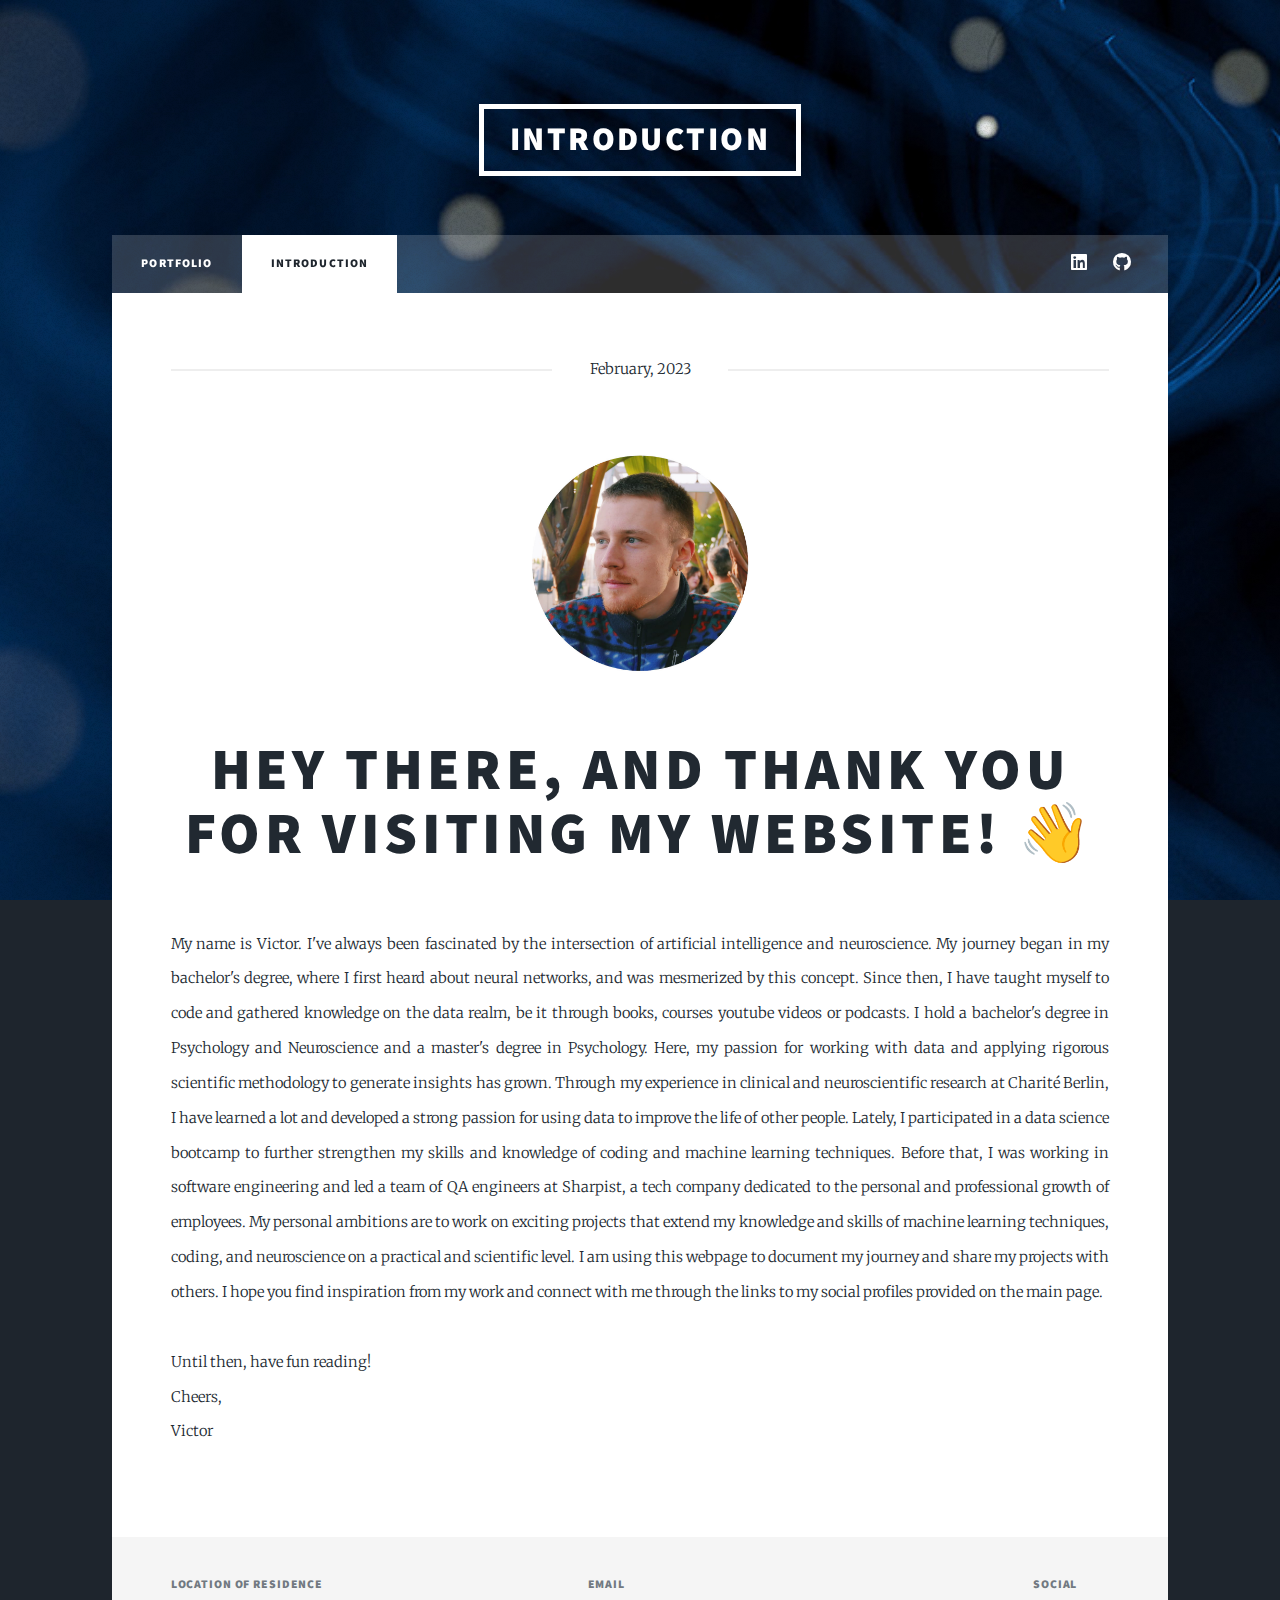
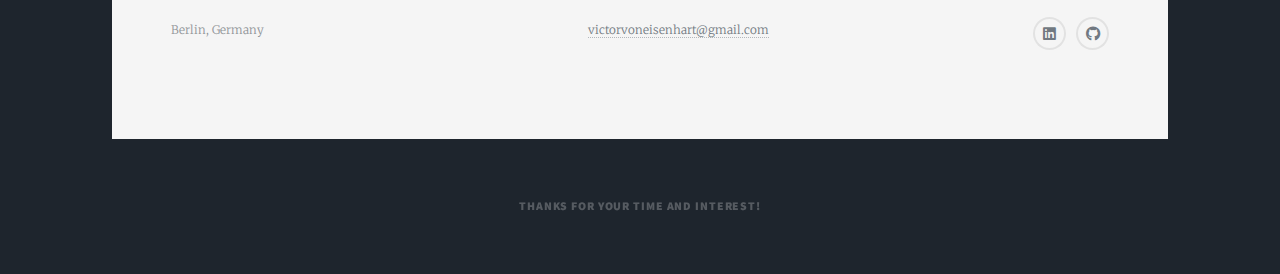
==== Introduction.html @ 0b2b9e5e "added customer segmentation" ====
<!DOCTYPE HTML>
<html>
	<head>
		<title>Introduction</title>
		<meta charset="utf-8" />
		<meta name="viewport" content="width=device-width, initial-scale=1, user-scalable=no" />
		<link rel="stylesheet" href="assets/css/main.css" />
		<noscript><link rel="stylesheet" href="assets/css/noscript.css" /></noscript>
	</head>
	<body class="is-preload">

		<!-- Wrapper -->
			<div id="wrapper">

				<!-- Header -->
					<header id="header">
						<a class="logo">Introduction</a>
					</header>

				<!-- Nav -->
					<nav id="nav">
						<ul class="links">
							<li><a href="index.html">Portfolio</a></li>
							<li class="active"><a href="generic.html">Introduction</a></li>
						</ul>
						<ul class="icons">
              <li><a href="https://www.linkedin.com/in/victor-von-eisenhart-rothe/" class="icon brands fa-linkedin"><span class="label">Instagram</span></a></li>
							<li><a href="https://github.com/Victorvone" class="icon brands fa-github"><span class="label">GitHub</span></a></li>
						</ul>
					</nav>

				<!-- Main -->
					<div id="main">

						<!-- Post -->
							<section class="post">
                <header class="major">
                  <span class="date">February, 2023</span>
                  <div class="image main"><img src="images/Profle2.jpg" alt="" /></div>
									<h1>Hey there, and thank you for visiting my website! 👋</h1>
								</header>
								<p>
                  My name is Victor. I've always been fascinated by the intersection of artificial intelligence and neuroscience.
                  My journey began in my bachelor's degree, where I first heard about neural networks, and was mesmerized by this concept.
                  Since then, I have taught myself to code and gathered knowledge on the data realm, be it through books, courses youtube videos or podcasts.
                  I hold a bachelor's degree in Psychology and Neuroscience and a master's degree in Psychology. Here, my passion
                  for working with data and applying rigorous scientific methodology to generate insights has grown.
                  Through my experience in clinical and neuroscientific research at Charité Berlin, I have learned a lot and developed a strong passion for using data to improve the life of other people.
                  Lately, I participated in a data science bootcamp to further strengthen my skills and knowledge of coding and machine learning techniques.
                  Before that, I was working in software engineering and led a team of QA engineers at Sharpist, a tech company dedicated to the personal and professional growth of employees.
                  My personal ambitions are to work on exciting projects that extend my knowledge and skills of machine learning techniques,
                  coding, and neuroscience on a practical and scientific level. I am using this webpage to document my journey and share my projects with others.
                  I hope you find inspiration from my work and connect with me through the links to my social profiles provided on the main page.<br><br>
                  Until then, have fun reading!<br>
                  Cheers,<br>
                  Victor
                </p>
							</section>

					</div>

				<!-- Footer -->
				<footer id="footer">
          <section class="split contact">
            <section class="alt">
              <div style="display:flex; justify-content: space-between;">
                <div>
                  <h3>Location of residence</h3>
                  <p>Berlin, Germany</p>
                </div>
                <div>
                  <h3>Email</h3>
                  <p><a href="victorvoneisenhart@gmail.com">victorvoneisenhart@gmail.com</a></p>
                </div>
                <div>
                  <h3>Social</h3>
                  <ul class="icons alt">
                    <li><a href="https://www.linkedin.com/in/victor-von-eisenhart-rothe/" class="icon brands fa-linkedin"><span class="label">Instagram</span></a></li>
                    <li><a href="https://github.com/Victorvone" class="icon brands fa-github"><span class="label">GitHub</span></a></li>
                </div>
              </div>
            </section>
        </footer>

      <!-- Copyright -->
        <div id="copyright">
          <ul><li>Thanks for your time and interest! </li></ul>
        </div>
    </div>

		<!-- Scripts -->
			<script src="assets/js/jquery.min.js"></script>
			<script src="assets/js/jquery.scrollex.min.js"></script>
			<script src="assets/js/jquery.scrolly.min.js"></script>
			<script src="assets/js/browser.min.js"></script>
			<script src="assets/js/breakpoints.min.js"></script>
			<script src="assets/js/util.js"></script>
			<script src="assets/js/main.js"></script>

	</body>
</html>
---- assets/css/main.css ----
@import url(fontawesome-all.min.css);
@import url("https://fonts.googleapis.com/css?family=Merriweather:300,700,300italic,700italic|Source+Sans+Pro:900");

html, body, div, span, applet, object,
iframe, h1, h2, h3, h4, h5, h6, p, blockquote,
pre, a, abbr, acronym, address, big, cite,
code, del, dfn, em, img, ins, kbd, q, s, samp,
small, strike, strong, sub, sup, tt, var, b,
u, i, center, dl, dt, dd, ol, ul, li, fieldset,
form, label, legend, table, caption, tbody,
tfoot, thead, tr, th, td, article, aside,
canvas, details, embed, figure, figcaption,
footer, header, hgroup, menu, nav, output, ruby,
section, summary, time, mark, audio, video {
	margin: 0;
	padding: 0;
	border: 0;
	font-size: 100%;
	font: inherit;
	vertical-align: baseline;}

article, aside, details, figcaption, figure,
footer, header, hgroup, menu, nav, section {
	display: block;}

body {
	line-height: 1;
}

ol, ul {
	list-style: none;
}

blockquote, q {
	quotes: none;
}

	blockquote:before, blockquote:after, q:before, q:after {
		content: '';
		content: none;
	}

table {
	border-collapse: collapse;
	border-spacing: 0;
}

body {
	-webkit-text-size-adjust: none;
}

mark {
	background-color: transparent;
	color: inherit;
}

input::-moz-focus-inner {
	border: 0;
	padding: 0;
}

input, select, textarea {
	-moz-appearance: none;
	-webkit-appearance: none;
	-ms-appearance: none;
	appearance: none;
}

/* Basic */

	@-ms-viewport {
		width: device-width;
	}

	body {
		-ms-overflow-style: scrollbar;
	}

	@media screen and (max-width: 480px) {

		html, body {
			min-width: 320px;
		}

	}

	html {
		box-sizing: border-box;
	}

	*, *:before, *:after {
		box-sizing: inherit;
	}

	body {
		background-color: #1e252d;
	}

		body.is-preload *, body.is-preload *:before, body.is-preload *:after {
			-moz-animation: none !important;
			-webkit-animation: none !important;
			-ms-animation: none !important;
			animation: none !important;
			-moz-transition: none !important;
			-webkit-transition: none !important;
			-ms-transition: none !important;
			transition: none !important;
		}

/* Type */

	html {
		font-size: 16pt;
	}

		@media screen and (max-width: 1680px) {

			html {
				font-size: 12pt;
			}

		}

		@media screen and (max-width: 1280px) {

			html {
				font-size: 11pt;
			}

		}

		@media screen and (max-width: 360px) {

			html {
				font-size: 10pt;
			}

		}

	body {
		color: #212931;
	}

	body, input, select, textarea {
		font-family: "Merriweather", Georgia, serif;
		font-weight: 300;
		font-size: 1rem;
		line-height: 2.375;
	}

	a {
		-moz-transition: color 0.2s ease-in-out, background-color 0.2s ease-in-out, border-color 0.2s ease-in-out, box-shadow 0.2s ease-in-out;
		-webkit-transition: color 0.2s ease-in-out, background-color 0.2s ease-in-out, border-color 0.2s ease-in-out, box-shadow 0.2s ease-in-out;
		-ms-transition: color 0.2s ease-in-out, background-color 0.2s ease-in-out, border-color 0.2s ease-in-out, box-shadow 0.2s ease-in-out;
		transition: color 0.2s ease-in-out, background-color 0.2s ease-in-out, border-color 0.2s ease-in-out, box-shadow 0.2s ease-in-out;
		border-bottom: dotted 1px;
		text-decoration: none;
	}

		a:hover {
			border-bottom-color: transparent;
		}

	strong, b {
		font-weight: 600;
	}

	em, i {
		font-style: italic;
	}

	p {
		text-align: justify;
		margin: 0 0 2rem 0;
	}

	h1, h2, h3, h4, h5, h6 {
		font-family: "Source Sans Pro", Helvetica, sans-serif;
		font-weight: 900;
		line-height: 1.5;
		letter-spacing: 0.075em;
		text-transform: uppercase;
		margin: 0 0 1rem 0;
	}

		h1 a, h2 a, h3 a, h4 a, h5 a, h6 a {
			border-bottom: 0;
			color: inherit;
			text-decoration: none;
		}

	h1 {
		font-size: 4rem;
		line-height: 1.1;
		margin: 0 0 2rem 0;
	}

	h2 {
		font-size: 1.75rem;
		line-height: 1.3;
		margin: 0 0 1.5rem 0;
	}

	h3 {
		font-size: 1.25rem;
		margin: 0 0 1.5rem 0;
	}

	h4 {
		font-size: 1rem;
	}

	h5 {
		font-size: 0.9rem;
	}

	h6 {
		font-size: 0.8rem;
	}

	sub {
		font-size: 0.8rem;
		position: relative;
		top: 0.5rem;
	}

	sup {
		font-size: 0.8rem;
		position: relative;
		top: -0.5rem;
	}

	blockquote {
		border-left: solid 4px;
		font-style: italic;
		margin: 0 0 2rem 0;
		padding: 0.5rem 0 0.5rem 2rem;
	}

	code {
		border: solid 2px;
		font-family: "Courier New", monospace;
		font-size: 0.9rem;
		margin: 0 0.25rem;
		padding: 0.25rem 0.65rem;
	}

	pre {
		-webkit-overflow-scrolling: touch;
		font-family: "Courier New", monospace;
		font-size: 0.9rem;
		margin: 0 0 2rem 0;
	}

		pre code {
			display: block;
			line-height: 1.75;
			padding: 1rem 1.5rem;
			overflow-x: auto;
		}

	hr {
		border: 0;
		border-bottom: solid 2px;
		margin: 3rem 0;
	}

		hr.major {
			margin: 5rem 0;
		}

	.align-left {
		text-align: left;
	}

	.align-center {
		text-align: center;
	}

	.align-right {
		text-align: right;
	}

	input, select, textarea {
		color: #212931;
	}

	a {
		color: #212931;
		border-bottom-color: rgba(33, 41, 49, 0.5);
	}

		a:hover {
			border-bottom-color: transparent;
			color: #18bfef !important;
		}

	strong, b {
		color: #212931;
	}

	h1, h2, h3, h4, h5, h6 {
		color: #212931;
	}

	blockquote {
		border-left-color: #eeeeee;
	}

	code {
		background: rgba(220, 220, 220, 0.25);
		border-color: #eeeeee;
	}

	hr {
		border-bottom-color: #eeeeee;
	}

/* Row */

	.row {
		display: flex;
		flex-wrap: wrap;
		box-sizing: border-box;
		align-items: stretch;
	}

		.row > * {
			box-sizing: border-box;
		}

		.row.gtr-uniform > * > :last-child {
			margin-bottom: 0;
		}

		.row.aln-left {
			justify-content: flex-start;
		}

		.row.aln-center {
			justify-content: center;
		}

		.row.aln-right {
			justify-content: flex-end;
		}

		.row.aln-top {
			align-items: flex-start;
		}

		.row.aln-middle {
			align-items: center;
		}

		.row.aln-bottom {
			align-items: flex-end;
		}

		.row > .imp {
			order: -1;
		}

		.row > .col-1 {
			width: 8.33333%;
		}

		.row > .off-1 {
			margin-left: 8.33333%;
		}

		.row > .col-2 {
			width: 16.66667%;
		}

		.row > .off-2 {
			margin-left: 16.66667%;
		}

		.row > .col-3 {
			width: 25%;
		}

		.row > .off-3 {
			margin-left: 25%;
		}

		.row > .col-4 {
			width: 33.33333%;
		}

		.row > .off-4 {
			margin-left: 33.33333%;
		}

		.row > .col-5 {
			width: 41.66667%;
		}

		.row > .off-5 {
			margin-left: 41.66667%;
		}

		.row > .col-6 {
			width: 50%;
		}

		.row > .off-6 {
			margin-left: 50%;
		}

		.row > .col-7 {
			width: 58.33333%;
		}

		.row > .off-7 {
			margin-left: 58.33333%;
		}

		.row > .col-8 {
			width: 66.66667%;
		}

		.row > .off-8 {
			margin-left: 66.66667%;
		}

		.row > .col-9 {
			width: 75%;
		}

		.row > .off-9 {
			margin-left: 75%;
		}

		.row > .col-10 {
			width: 83.33333%;
		}

		.row > .off-10 {
			margin-left: 83.33333%;
		}

		.row > .col-11 {
			width: 91.66667%;
		}

		.row > .off-11 {
			margin-left: 91.66667%;
		}

		.row > .col-12 {
			width: 100%;
		}

		.row > .off-12 {
			margin-left: 100%;
		}

		.row.gtr-0 {
			margin-top: 0;
			margin-left: 0rem;
		}

			.row.gtr-0 > * {
				padding: 0 0 0 0rem;
			}

			.row.gtr-0.gtr-uniform {
				margin-top: 0rem;
			}

				.row.gtr-0.gtr-uniform > * {
					padding-top: 0rem;
				}

		.row.gtr-25 {
			margin-top: 0;
			margin-left: -0.375rem;
		}

			.row.gtr-25 > * {
				padding: 0 0 0 0.375rem;
			}

			.row.gtr-25.gtr-uniform {
				margin-top: -0.375rem;
			}

				.row.gtr-25.gtr-uniform > * {
					padding-top: 0.375rem;
				}

		.row.gtr-50 {
			margin-top: 0;
			margin-left: -0.75rem;
		}

			.row.gtr-50 > * {
				padding: 0 0 0 0.75rem;
			}

			.row.gtr-50.gtr-uniform {
				margin-top: -0.75rem;
			}

				.row.gtr-50.gtr-uniform > * {
					padding-top: 0.75rem;
				}

		.row {
			margin-top: 0;
			margin-left: -1.5rem;
		}

			.row > * {
				padding: 0 0 0 1.5rem;
			}

			.row.gtr-uniform {
				margin-top: -1.5rem;
			}

				.row.gtr-uniform > * {
					padding-top: 1.5rem;
				}

		.row.gtr-150 {
			margin-top: 0;
			margin-left: -2.25rem;
		}

			.row.gtr-150 > * {
				padding: 0 0 0 2.25rem;
			}

			.row.gtr-150.gtr-uniform {
				margin-top: -2.25rem;
			}

				.row.gtr-150.gtr-uniform > * {
					padding-top: 2.25rem;
				}

		.row.gtr-200 {
			margin-top: 0;
			margin-left: -3rem;
		}

			.row.gtr-200 > * {
				padding: 0 0 0 3rem;
			}

			.row.gtr-200.gtr-uniform {
				margin-top: -3rem;
			}

				.row.gtr-200.gtr-uniform > * {
					padding-top: 3rem;
				}

		@media screen and (max-width: 1680px) {

			.row {
				display: flex;
				flex-wrap: wrap;
				box-sizing: border-box;
				align-items: stretch;
			}

				.row > * {
					box-sizing: border-box;
				}

				.row.gtr-uniform > * > :last-child {
					margin-bottom: 0;
				}

				.row.aln-left {
					justify-content: flex-start;
				}

				.row.aln-center {
					justify-content: center;
				}

				.row.aln-right {
					justify-content: flex-end;
				}

				.row.aln-top {
					align-items: flex-start;
				}

				.row.aln-middle {
					align-items: center;
				}

				.row.aln-bottom {
					align-items: flex-end;
				}

				.row > .imp-xlarge {
					order: -1;
				}

				.row > .col-1-xlarge {
					width: 8.33333%;
				}

				.row > .off-1-xlarge {
					margin-left: 8.33333%;
				}

				.row > .col-2-xlarge {
					width: 16.66667%;
				}

				.row > .off-2-xlarge {
					margin-left: 16.66667%;
				}

				.row > .col-3-xlarge {
					width: 25%;
				}

				.row > .off-3-xlarge {
					margin-left: 25%;
				}

				.row > .col-4-xlarge {
					width: 33.33333%;
				}

				.row > .off-4-xlarge {
					margin-left: 33.33333%;
				}

				.row > .col-5-xlarge {
					width: 41.66667%;
				}

				.row > .off-5-xlarge {
					margin-left: 41.66667%;
				}

				.row > .col-6-xlarge {
					width: 50%;
				}

				.row > .off-6-xlarge {
					margin-left: 50%;
				}

				.row > .col-7-xlarge {
					width: 58.33333%;
				}

				.row > .off-7-xlarge {
					margin-left: 58.33333%;
				}

				.row > .col-8-xlarge {
					width: 66.66667%;
				}

				.row > .off-8-xlarge {
					margin-left: 66.66667%;
				}

				.row > .col-9-xlarge {
					width: 75%;
				}

				.row > .off-9-xlarge {
					margin-left: 75%;
				}

				.row > .col-10-xlarge {
					width: 83.33333%;
				}

				.row > .off-10-xlarge {
					margin-left: 83.33333%;
				}

				.row > .col-11-xlarge {
					width: 91.66667%;
				}

				.row > .off-11-xlarge {
					margin-left: 91.66667%;
				}

				.row > .col-12-xlarge {
					width: 100%;
				}

				.row > .off-12-xlarge {
					margin-left: 100%;
				}

				.row.gtr-0 {
					margin-top: 0;
					margin-left: 0rem;
				}

					.row.gtr-0 > * {
						padding: 0 0 0 0rem;
					}

					.row.gtr-0.gtr-uniform {
						margin-top: 0rem;
					}

						.row.gtr-0.gtr-uniform > * {
							padding-top: 0rem;
						}

				.row.gtr-25 {
					margin-top: 0;
					margin-left: -0.375rem;
				}

					.row.gtr-25 > * {
						padding: 0 0 0 0.375rem;
					}

					.row.gtr-25.gtr-uniform {
						margin-top: -0.375rem;
					}

						.row.gtr-25.gtr-uniform > * {
							padding-top: 0.375rem;
						}

				.row.gtr-50 {
					margin-top: 0;
					margin-left: -0.75rem;
				}

					.row.gtr-50 > * {
						padding: 0 0 0 0.75rem;
					}

					.row.gtr-50.gtr-uniform {
						margin-top: -0.75rem;
					}

						.row.gtr-50.gtr-uniform > * {
							padding-top: 0.75rem;
						}

				.row {
					margin-top: 0;
					margin-left: -1.5rem;
				}

					.row > * {
						padding: 0 0 0 1.5rem;
					}

					.row.gtr-uniform {
						margin-top: -1.5rem;
					}

						.row.gtr-uniform > * {
							padding-top: 1.5rem;
						}

				.row.gtr-150 {
					margin-top: 0;
					margin-left: -2.25rem;
				}

					.row.gtr-150 > * {
						padding: 0 0 0 2.25rem;
					}

					.row.gtr-150.gtr-uniform {
						margin-top: -2.25rem;
					}

						.row.gtr-150.gtr-uniform > * {
							padding-top: 2.25rem;
						}

				.row.gtr-200 {
					margin-top: 0;
					margin-left: -3rem;
				}

					.row.gtr-200 > * {
						padding: 0 0 0 3rem;
					}

					.row.gtr-200.gtr-uniform {
						margin-top: -3rem;
					}

						.row.gtr-200.gtr-uniform > * {
							padding-top: 3rem;
						}

		}

		@media screen and (max-width: 1280px) {

			.row {
				display: flex;
				flex-wrap: wrap;
				box-sizing: border-box;
				align-items: stretch;
			}

				.row > * {
					box-sizing: border-box;
				}

				.row.gtr-uniform > * > :last-child {
					margin-bottom: 0;
				}

				.row.aln-left {
					justify-content: flex-start;
				}

				.row.aln-center {
					justify-content: center;
				}

				.row.aln-right {
					justify-content: flex-end;
				}

				.row.aln-top {
					align-items: flex-start;
				}

				.row.aln-middle {
					align-items: center;
				}

				.row.aln-bottom {
					align-items: flex-end;
				}

				.row > .imp-large {
					order: -1;
				}

				.row > .col-1-large {
					width: 8.33333%;
				}

				.row > .off-1-large {
					margin-left: 8.33333%;
				}

				.row > .col-2-large {
					width: 16.66667%;
				}

				.row > .off-2-large {
					margin-left: 16.66667%;
				}

				.row > .col-3-large {
					width: 25%;
				}

				.row > .off-3-large {
					margin-left: 25%;
				}

				.row > .col-4-large {
					width: 33.33333%;
				}

				.row > .off-4-large {
					margin-left: 33.33333%;
				}

				.row > .col-5-large {
					width: 41.66667%;
				}

				.row > .off-5-large {
					margin-left: 41.66667%;
				}

				.row > .col-6-large {
					width: 50%;
				}

				.row > .off-6-large {
					margin-left: 50%;
				}

				.row > .col-7-large {
					width: 58.33333%;
				}

				.row > .off-7-large {
					margin-left: 58.33333%;
				}

				.row > .col-8-large {
					width: 66.66667%;
				}

				.row > .off-8-large {
					margin-left: 66.66667%;
				}

				.row > .col-9-large {
					width: 75%;
				}

				.row > .off-9-large {
					margin-left: 75%;
				}

				.row > .col-10-large {
					width: 83.33333%;
				}

				.row > .off-10-large {
					margin-left: 83.33333%;
				}

				.row > .col-11-large {
					width: 91.66667%;
				}

				.row > .off-11-large {
					margin-left: 91.66667%;
				}

				.row > .col-12-large {
					width: 100%;
				}

				.row > .off-12-large {
					margin-left: 100%;
				}

				.row.gtr-0 {
					margin-top: 0;
					margin-left: 0rem;
				}

					.row.gtr-0 > * {
						padding: 0 0 0 0rem;
					}

					.row.gtr-0.gtr-uniform {
						margin-top: 0rem;
					}

						.row.gtr-0.gtr-uniform > * {
							padding-top: 0rem;
						}

				.row.gtr-25 {
					margin-top: 0;
					margin-left: -0.375rem;
				}

					.row.gtr-25 > * {
						padding: 0 0 0 0.375rem;
					}

					.row.gtr-25.gtr-uniform {
						margin-top: -0.375rem;
					}

						.row.gtr-25.gtr-uniform > * {
							padding-top: 0.375rem;
						}

				.row.gtr-50 {
					margin-top: 0;
					margin-left: -0.75rem;
				}

					.row.gtr-50 > * {
						padding: 0 0 0 0.75rem;
					}

					.row.gtr-50.gtr-uniform {
						margin-top: -0.75rem;
					}

						.row.gtr-50.gtr-uniform > * {
							padding-top: 0.75rem;
						}

				.row {
					margin-top: 0;
					margin-left: -1.5rem;
				}

					.row > * {
						padding: 0 0 0 1.5rem;
					}

					.row.gtr-uniform {
						margin-top: -1.5rem;
					}

						.row.gtr-uniform > * {
							padding-top: 1.5rem;
						}

				.row.gtr-150 {
					margin-top: 0;
					margin-left: -2.25rem;
				}

					.row.gtr-150 > * {
						padding: 0 0 0 2.25rem;
					}

					.row.gtr-150.gtr-uniform {
						margin-top: -2.25rem;
					}

						.row.gtr-150.gtr-uniform > * {
							padding-top: 2.25rem;
						}

				.row.gtr-200 {
					margin-top: 0;
					margin-left: -3rem;
				}

					.row.gtr-200 > * {
						padding: 0 0 0 3rem;
					}

					.row.gtr-200.gtr-uniform {
						margin-top: -3rem;
					}

						.row.gtr-200.gtr-uniform > * {
							padding-top: 3rem;
						}

		}

		@media screen and (max-width: 980px) {

			.row {
				display: flex;
				flex-wrap: wrap;
				box-sizing: border-box;
				align-items: stretch;
			}

				.row > * {
					box-sizing: border-box;
				}

				.row.gtr-uniform > * > :last-child {
					margin-bottom: 0;
				}

				.row.aln-left {
					justify-content: flex-start;
				}

				.row.aln-center {
					justify-content: center;
				}

				.row.aln-right {
					justify-content: flex-end;
				}

				.row.aln-top {
					align-items: flex-start;
				}

				.row.aln-middle {
					align-items: center;
				}

				.row.aln-bottom {
					align-items: flex-end;
				}

				.row > .imp-medium {
					order: -1;
				}

				.row > .col-1-medium {
					width: 8.33333%;
				}

				.row > .off-1-medium {
					margin-left: 8.33333%;
				}

				.row > .col-2-medium {
					width: 16.66667%;
				}

				.row > .off-2-medium {
					margin-left: 16.66667%;
				}

				.row > .col-3-medium {
					width: 25%;
				}

				.row > .off-3-medium {
					margin-left: 25%;
				}

				.row > .col-4-medium {
					width: 33.33333%;
				}

				.row > .off-4-medium {
					margin-left: 33.33333%;
				}

				.row > .col-5-medium {
					width: 41.66667%;
				}

				.row > .off-5-medium {
					margin-left: 41.66667%;
				}

				.row > .col-6-medium {
					width: 50%;
				}

				.row > .off-6-medium {
					margin-left: 50%;
				}

				.row > .col-7-medium {
					width: 58.33333%;
				}

				.row > .off-7-medium {
					margin-left: 58.33333%;
				}

				.row > .col-8-medium {
					width: 66.66667%;
				}

				.row > .off-8-medium {
					margin-left: 66.66667%;
				}

				.row > .col-9-medium {
					width: 75%;
				}

				.row > .off-9-medium {
					margin-left: 75%;
				}

				.row > .col-10-medium {
					width: 83.33333%;
				}

				.row > .off-10-medium {
					margin-left: 83.33333%;
				}

				.row > .col-11-medium {
					width: 91.66667%;
				}

				.row > .off-11-medium {
					margin-left: 91.66667%;
				}

				.row > .col-12-medium {
					width: 100%;
				}

				.row > .off-12-medium {
					margin-left: 100%;
				}

				.row.gtr-0 {
					margin-top: 0;
					margin-left: 0rem;
				}

					.row.gtr-0 > * {
						padding: 0 0 0 0rem;
					}

					.row.gtr-0.gtr-uniform {
						margin-top: 0rem;
					}

						.row.gtr-0.gtr-uniform > * {
							padding-top: 0rem;
						}

				.row.gtr-25 {
					margin-top: 0;
					margin-left: -0.375rem;
				}

					.row.gtr-25 > * {
						padding: 0 0 0 0.375rem;
					}

					.row.gtr-25.gtr-uniform {
						margin-top: -0.375rem;
					}

						.row.gtr-25.gtr-uniform > * {
							padding-top: 0.375rem;
						}

				.row.gtr-50 {
					margin-top: 0;
					margin-left: -0.75rem;
				}

					.row.gtr-50 > * {
						padding: 0 0 0 0.75rem;
					}

					.row.gtr-50.gtr-uniform {
						margin-top: -0.75rem;
					}

						.row.gtr-50.gtr-uniform > * {
							padding-top: 0.75rem;
						}

				.row {
					margin-top: 0;
					margin-left: -1.5rem;
				}

					.row > * {
						padding: 0 0 0 1.5rem;
					}

					.row.gtr-uniform {
						margin-top: -1.5rem;
					}

						.row.gtr-uniform > * {
							padding-top: 1.5rem;
						}

				.row.gtr-150 {
					margin-top: 0;
					margin-left: -2.25rem;
				}

					.row.gtr-150 > * {
						padding: 0 0 0 2.25rem;
					}

					.row.gtr-150.gtr-uniform {
						margin-top: -2.25rem;
					}

						.row.gtr-150.gtr-uniform > * {
							padding-top: 2.25rem;
						}

				.row.gtr-200 {
					margin-top: 0;
					margin-left: -3rem;
				}

					.row.gtr-200 > * {
						padding: 0 0 0 3rem;
					}

					.row.gtr-200.gtr-uniform {
						margin-top: -3rem;
					}

						.row.gtr-200.gtr-uniform > * {
							padding-top: 3rem;
						}

		}

		@media screen and (max-width: 736px) {

			.row {
				display: flex;
				flex-wrap: wrap;
				box-sizing: border-box;
				align-items: stretch;
			}

				.row > * {
					box-sizing: border-box;
				}

				.row.gtr-uniform > * > :last-child {
					margin-bottom: 0;
				}

				.row.aln-left {
					justify-content: flex-start;
				}

				.row.aln-center {
					justify-content: center;
				}

				.row.aln-right {
					justify-content: flex-end;
				}

				.row.aln-top {
					align-items: flex-start;
				}

				.row.aln-middle {
					align-items: center;
				}

				.row.aln-bottom {
					align-items: flex-end;
				}

				.row > .imp-small {
					order: -1;
				}

				.row > .col-1-small {
					width: 8.33333%;
				}

				.row > .off-1-small {
					margin-left: 8.33333%;
				}

				.row > .col-2-small {
					width: 16.66667%;
				}

				.row > .off-2-small {
					margin-left: 16.66667%;
				}

				.row > .col-3-small {
					width: 25%;
				}

				.row > .off-3-small {
					margin-left: 25%;
				}

				.row > .col-4-small {
					width: 33.33333%;
				}

				.row > .off-4-small {
					margin-left: 33.33333%;
				}

				.row > .col-5-small {
					width: 41.66667%;
				}

				.row > .off-5-small {
					margin-left: 41.66667%;
				}

				.row > .col-6-small {
					width: 50%;
				}

				.row > .off-6-small {
					margin-left: 50%;
				}

				.row > .col-7-small {
					width: 58.33333%;
				}

				.row > .off-7-small {
					margin-left: 58.33333%;
				}

				.row > .col-8-small {
					width: 66.66667%;
				}

				.row > .off-8-small {
					margin-left: 66.66667%;
				}

				.row > .col-9-small {
					width: 75%;
				}

				.row > .off-9-small {
					margin-left: 75%;
				}

				.row > .col-10-small {
					width: 83.33333%;
				}

				.row > .off-10-small {
					margin-left: 83.33333%;
				}

				.row > .col-11-small {
					width: 91.66667%;
				}

				.row > .off-11-small {
					margin-left: 91.66667%;
				}

				.row > .col-12-small {
					width: 100%;
				}

				.row > .off-12-small {
					margin-left: 100%;
				}

				.row.gtr-0 {
					margin-top: 0;
					margin-left: 0rem;
				}

					.row.gtr-0 > * {
						padding: 0 0 0 0rem;
					}

					.row.gtr-0.gtr-uniform {
						margin-top: 0rem;
					}

						.row.gtr-0.gtr-uniform > * {
							padding-top: 0rem;
						}

				.row.gtr-25 {
					margin-top: 0;
					margin-left: -0.375rem;
				}

					.row.gtr-25 > * {
						padding: 0 0 0 0.375rem;
					}

					.row.gtr-25.gtr-uniform {
						margin-top: -0.375rem;
					}

						.row.gtr-25.gtr-uniform > * {
							padding-top: 0.375rem;
						}

				.row.gtr-50 {
					margin-top: 0;
					margin-left: -0.75rem;
				}

					.row.gtr-50 > * {
						padding: 0 0 0 0.75rem;
					}

					.row.gtr-50.gtr-uniform {
						margin-top: -0.75rem;
					}

						.row.gtr-50.gtr-uniform > * {
							padding-top: 0.75rem;
						}

				.row {
					margin-top: 0;
					margin-left: -1.5rem;
				}

					.row > * {
						padding: 0 0 0 1.5rem;
					}

					.row.gtr-uniform {
						margin-top: -1.5rem;
					}

						.row.gtr-uniform > * {
							padding-top: 1.5rem;
						}

				.row.gtr-150 {
					margin-top: 0;
					margin-left: -2.25rem;
				}

					.row.gtr-150 > * {
						padding: 0 0 0 2.25rem;
					}

					.row.gtr-150.gtr-uniform {
						margin-top: -2.25rem;
					}

						.row.gtr-150.gtr-uniform > * {
							padding-top: 2.25rem;
						}

				.row.gtr-200 {
					margin-top: 0;
					margin-left: -3rem;
				}

					.row.gtr-200 > * {
						padding: 0 0 0 3rem;
					}

					.row.gtr-200.gtr-uniform {
						margin-top: -3rem;
					}

						.row.gtr-200.gtr-uniform > * {
							padding-top: 3rem;
						}

		}

		@media screen and (max-width: 480px) {

			.row {
				display: flex;
				flex-wrap: wrap;
				box-sizing: border-box;
				align-items: stretch;
			}

				.row > * {
					box-sizing: border-box;
				}

				.row.gtr-uniform > * > :last-child {
					margin-bottom: 0;
				}

				.row.aln-left {
					justify-content: flex-start;
				}

				.row.aln-center {
					justify-content: center;
				}

				.row.aln-right {
					justify-content: flex-end;
				}

				.row.aln-top {
					align-items: flex-start;
				}

				.row.aln-middle {
					align-items: center;
				}

				.row.aln-bottom {
					align-items: flex-end;
				}

				.row > .imp-xsmall {
					order: -1;
				}

				.row > .col-1-xsmall {
					width: 8.33333%;
				}

				.row > .off-1-xsmall {
					margin-left: 8.33333%;
				}

				.row > .col-2-xsmall {
					width: 16.66667%;
				}

				.row > .off-2-xsmall {
					margin-left: 16.66667%;
				}

				.row > .col-3-xsmall {
					width: 25%;
				}

				.row > .off-3-xsmall {
					margin-left: 25%;
				}

				.row > .col-4-xsmall {
					width: 33.33333%;
				}

				.row > .off-4-xsmall {
					margin-left: 33.33333%;
				}

				.row > .col-5-xsmall {
					width: 41.66667%;
				}

				.row > .off-5-xsmall {
					margin-left: 41.66667%;
				}

				.row > .col-6-xsmall {
					width: 50%;
				}

				.row > .off-6-xsmall {
					margin-left: 50%;
				}

				.row > .col-7-xsmall {
					width: 58.33333%;
				}

				.row > .off-7-xsmall {
					margin-left: 58.33333%;
				}

				.row > .col-8-xsmall {
					width: 66.66667%;
				}

				.row > .off-8-xsmall {
					margin-left: 66.66667%;
				}

				.row > .col-9-xsmall {
					width: 75%;
				}

				.row > .off-9-xsmall {
					margin-left: 75%;
				}

				.row > .col-10-xsmall {
					width: 83.33333%;
				}

				.row > .off-10-xsmall {
					margin-left: 83.33333%;
				}

				.row > .col-11-xsmall {
					width: 91.66667%;
				}

				.row > .off-11-xsmall {
					margin-left: 91.66667%;
				}

				.row > .col-12-xsmall {
					width: 100%;
				}

				.row > .off-12-xsmall {
					margin-left: 100%;
				}

				.row.gtr-0 {
					margin-top: 0;
					margin-left: 0rem;
				}

					.row.gtr-0 > * {
						padding: 0 0 0 0rem;
					}

					.row.gtr-0.gtr-uniform {
						margin-top: 0rem;
					}

						.row.gtr-0.gtr-uniform > * {
							padding-top: 0rem;
						}

				.row.gtr-25 {
					margin-top: 0;
					margin-left: -0.375rem;
				}

					.row.gtr-25 > * {
						padding: 0 0 0 0.375rem;
					}

					.row.gtr-25.gtr-uniform {
						margin-top: -0.375rem;
					}

						.row.gtr-25.gtr-uniform > * {
							padding-top: 0.375rem;
						}

				.row.gtr-50 {
					margin-top: 0;
					margin-left: -0.75rem;
				}

					.row.gtr-50 > * {
						padding: 0 0 0 0.75rem;
					}

					.row.gtr-50.gtr-uniform {
						margin-top: -0.75rem;
					}

						.row.gtr-50.gtr-uniform > * {
							padding-top: 0.75rem;
						}

				.row {
					margin-top: 0;
					margin-left: -1.5rem;
				}

					.row > * {
						padding: 0 0 0 1.5rem;
					}

					.row.gtr-uniform {
						margin-top: -1.5rem;
					}

						.row.gtr-uniform > * {
							padding-top: 1.5rem;
						}

				.row.gtr-150 {
					margin-top: 0;
					margin-left: -2.25rem;
				}

					.row.gtr-150 > * {
						padding: 0 0 0 2.25rem;
					}

					.row.gtr-150.gtr-uniform {
						margin-top: -2.25rem;
					}

						.row.gtr-150.gtr-uniform > * {
							padding-top: 2.25rem;
						}

				.row.gtr-200 {
					margin-top: 0;
					margin-left: -3rem;
				}

					.row.gtr-200 > * {
						padding: 0 0 0 3rem;
					}

					.row.gtr-200.gtr-uniform {
						margin-top: -3rem;
					}

						.row.gtr-200.gtr-uniform > * {
							padding-top: 3rem;
						}

		}

		@media screen and (max-width: 360px) {

			.row {
				display: flex;
				flex-wrap: wrap;
				box-sizing: border-box;
				align-items: stretch;
			}

				.row > * {
					box-sizing: border-box;
				}

				.row.gtr-uniform > * > :last-child {
					margin-bottom: 0;
				}

				.row.aln-left {
					justify-content: flex-start;
				}

				.row.aln-center {
					justify-content: center;
				}

				.row.aln-right {
					justify-content: flex-end;
				}

				.row.aln-top {
					align-items: flex-start;
				}

				.row.aln-middle {
					align-items: center;
				}

				.row.aln-bottom {
					align-items: flex-end;
				}

				.row > .imp-xxsmall {
					order: -1;
				}

				.row > .col-1-xxsmall {
					width: 8.33333%;
				}

				.row > .off-1-xxsmall {
					margin-left: 8.33333%;
				}

				.row > .col-2-xxsmall {
					width: 16.66667%;
				}

				.row > .off-2-xxsmall {
					margin-left: 16.66667%;
				}

				.row > .col-3-xxsmall {
					width: 25%;
				}

				.row > .off-3-xxsmall {
					margin-left: 25%;
				}

				.row > .col-4-xxsmall {
					width: 33.33333%;
				}

				.row > .off-4-xxsmall {
					margin-left: 33.33333%;
				}

				.row > .col-5-xxsmall {
					width: 41.66667%;
				}

				.row > .off-5-xxsmall {
					margin-left: 41.66667%;
				}

				.row > .col-6-xxsmall {
					width: 50%;
				}

				.row > .off-6-xxsmall {
					margin-left: 50%;
				}

				.row > .col-7-xxsmall {
					width: 58.33333%;
				}

				.row > .off-7-xxsmall {
					margin-left: 58.33333%;
				}

				.row > .col-8-xxsmall {
					width: 66.66667%;
				}

				.row > .off-8-xxsmall {
					margin-left: 66.66667%;
				}

				.row > .col-9-xxsmall {
					width: 75%;
				}

				.row > .off-9-xxsmall {
					margin-left: 75%;
				}

				.row > .col-10-xxsmall {
					width: 83.33333%;
				}

				.row > .off-10-xxsmall {
					margin-left: 83.33333%;
				}

				.row > .col-11-xxsmall {
					width: 91.66667%;
				}

				.row > .off-11-xxsmall {
					margin-left: 91.66667%;
				}

				.row > .col-12-xxsmall {
					width: 100%;
				}

				.row > .off-12-xxsmall {
					margin-left: 100%;
				}

				.row.gtr-0 {
					margin-top: 0;
					margin-left: 0rem;
				}

					.row.gtr-0 > * {
						padding: 0 0 0 0rem;
					}

					.row.gtr-0.gtr-uniform {
						margin-top: 0rem;
					}

						.row.gtr-0.gtr-uniform > * {
							padding-top: 0rem;
						}

				.row.gtr-25 {
					margin-top: 0;
					margin-left: -0.375rem;
				}

					.row.gtr-25 > * {
						padding: 0 0 0 0.375rem;
					}

					.row.gtr-25.gtr-uniform {
						margin-top: -0.375rem;
					}

						.row.gtr-25.gtr-uniform > * {
							padding-top: 0.375rem;
						}

				.row.gtr-50 {
					margin-top: 0;
					margin-left: -0.75rem;
				}

					.row.gtr-50 > * {
						padding: 0 0 0 0.75rem;
					}

					.row.gtr-50.gtr-uniform {
						margin-top: -0.75rem;
					}

						.row.gtr-50.gtr-uniform > * {
							padding-top: 0.75rem;
						}

				.row {
					margin-top: 0;
					margin-left: -1.5rem;
				}

					.row > * {
						padding: 0 0 0 1.5rem;
					}

					.row.gtr-uniform {
						margin-top: -1.5rem;
					}

						.row.gtr-uniform > * {
							padding-top: 1.5rem;
						}

				.row.gtr-150 {
					margin-top: 0;
					margin-left: -2.25rem;
				}

					.row.gtr-150 > * {
						padding: 0 0 0 2.25rem;
					}

					.row.gtr-150.gtr-uniform {
						margin-top: -2.25rem;
					}

						.row.gtr-150.gtr-uniform > * {
							padding-top: 2.25rem;
						}

				.row.gtr-200 {
					margin-top: 0;
					margin-left: -3rem;
				}

					.row.gtr-200 > * {
						padding: 0 0 0 3rem;
					}

					.row.gtr-200.gtr-uniform {
						margin-top: -3rem;
					}

						.row.gtr-200.gtr-uniform > * {
							padding-top: 3rem;
						}

		}

/* Box */

	.box {
		border: solid 2px;
		margin-bottom: 2rem;
		padding: 1.5rem;
	}

		.box > :last-child,
		.box > :last-child > :last-child,
		.box > :last-child > :last-child > :last-child {
			margin-bottom: 0;
		}

		.box.alt {
			border: 0;
			border-radius: 0;
			padding: 0;
		}

	.box {
		border-color: #eeeeee;
	}

/* Button */

	input[type="submit"],
	input[type="reset"],
	input[type="button"],
	button,
	.button {
		-moz-appearance: none;
		-webkit-appearance: none;
		-ms-appearance: none;
		appearance: none;
		-moz-transition: background-color 0.2s ease-in-out, box-shadow 0.2s ease-in-out, color 0.2s ease-in-out;
		-webkit-transition: background-color 0.2s ease-in-out, box-shadow 0.2s ease-in-out, color 0.2s ease-in-out;
		-ms-transition: background-color 0.2s ease-in-out, box-shadow 0.2s ease-in-out, color 0.2s ease-in-out;
		transition: background-color 0.2s ease-in-out, box-shadow 0.2s ease-in-out, color 0.2s ease-in-out;
		border: 0;
		border-radius: 0;
		cursor: pointer;
		display: inline-block;
		font-family: "Source Sans Pro", Helvetica, sans-serif;
		font-size: 0.8rem;
		font-weight: 900;
		letter-spacing: 0.075em;
		height: 3rem;
		line-height: 3rem;
		padding: 0 2rem;
		text-align: center;
		text-decoration: none;
		text-transform: uppercase;
		white-space: nowrap;
	}

		input[type="submit"].icon:before,
		input[type="reset"].icon:before,
		input[type="button"].icon:before,
		button.icon:before,
		.button.icon:before {
			margin-right: 0.5rem;
		}

		input[type="submit"].icon.solo,
		input[type="reset"].icon.solo,
		input[type="button"].icon.solo,
		button.icon.solo,
		.button.icon.solo {
			position: relative;
			width: 4rem;
			height: 4rem;
			line-height: 4rem;
			border-radius: 4rem;
			text-indent: 4rem;
			overflow: hidden;
			padding: 0;
			white-space: nowrap;
		}

			input[type="submit"].icon.solo:before,
			input[type="reset"].icon.solo:before,
			input[type="button"].icon.solo:before,
			button.icon.solo:before,
			.button.icon.solo:before {
				position: absolute;
				display: block;
				top: 0;
				left: 0;
				width: inherit;
				height: inherit;
				line-height: inherit;
				font-size: 1.25rem;
				margin-right: 0;
				text-align: center;
				text-indent: 0;
			}

		input[type="submit"].fit,
		input[type="reset"].fit,
		input[type="button"].fit,
		button.fit,
		.button.fit {
			width: 100%;
		}

		input[type="submit"].small,
		input[type="reset"].small,
		input[type="button"].small,
		button.small,
		.button.small {
			font-size: 0.7rem;
			height: 2.5rem;
			line-height: 2.5rem;
			padding: 0 1.5rem;
		}

		input[type="submit"].large,
		input[type="reset"].large,
		input[type="button"].large,
		button.large,
		.button.large {
			font-size: 0.9rem;
			height: 3.5rem;
			line-height: 3.5rem;
			padding: 0 2.75rem;
		}

		@media screen and (max-width: 980px) {

			input[type="submit"],
			input[type="reset"],
			input[type="button"],
			button,
			.button {
				font-size: 0.9rem;
				height: 3.25rem;
				line-height: 3.25rem;
			}

				input[type="submit"].large,
				input[type="reset"].large,
				input[type="button"].large,
				button.large,
				.button.large {
					font-size: 1rem;
					height: 3.75rem;
					line-height: 3.75rem;
				}

		}

		input[type="submit"].disabled, input[type="submit"]:disabled,
		input[type="reset"].disabled,
		input[type="reset"]:disabled,
		input[type="button"].disabled,
		input[type="button"]:disabled,
		button.disabled,
		button:disabled,
		.button.disabled,
		.button:disabled {
			pointer-events: none;
			opacity: 0.25;
		}

	input[type="submit"],
	input[type="reset"],
	input[type="button"],
	button,
	.button {
		background-color: transparent;
		box-shadow: inset 0 0 0 2px #212931;
		color: #212931 !important;
	}

		input[type="submit"]:hover,
		input[type="reset"]:hover,
		input[type="button"]:hover,
		button:hover,
		.button:hover {
			box-shadow: inset 0 0 0 2px #18bfef;
			color: #18bfef !important;
		}

		input[type="submit"].primary,
		input[type="reset"].primary,
		input[type="button"].primary,
		button.primary,
		.button.primary {
			background-color: #212931;
			box-shadow: none;
			color: #ffffff !important;
		}

			input[type="submit"].primary:hover,
			input[type="reset"].primary:hover,
			input[type="button"].primary:hover,
			button.primary:hover,
			.button.primary:hover {
				background-color: #18bfef;
			}

/* Form */

	form {
		margin: 0 0 2rem 0;
	}

		form > :last-child {
			margin-bottom: 0;
		}

		form > .fields {
			display: -moz-flex;
			display: -webkit-flex;
			display: -ms-flex;
			display: flex;
			-moz-flex-wrap: wrap;
			-webkit-flex-wrap: wrap;
			-ms-flex-wrap: wrap;
			flex-wrap: wrap;
			width: calc(100% + 3rem);
			margin: -1.5rem 0 2rem -1.5rem;
		}

			form > .fields > .field {
				-moz-flex-grow: 0;
				-webkit-flex-grow: 0;
				-ms-flex-grow: 0;
				flex-grow: 0;
				-moz-flex-shrink: 0;
				-webkit-flex-shrink: 0;
				-ms-flex-shrink: 0;
				flex-shrink: 0;
				padding: 1.5rem 0 0 1.5rem;
				width: calc(100% - 1.5rem);
			}

				form > .fields > .field.half {
					width: calc(50% - 0.75rem);
				}

				form > .fields > .field.third {
					width: calc(100%/3 - 0.5rem);
				}

				form > .fields > .field.quarter {
					width: calc(25% - 0.375rem);
				}

		@media screen and (max-width: 480px) {

			form > .fields {
				width: calc(100% + 3rem);
				margin: -1.5rem 0 2rem -1.5rem;
			}

				form > .fields > .field {
					padding: 1.5rem 0 0 1.5rem;
					width: calc(100% - 1.5rem);
				}

					form > .fields > .field.half {
						width: calc(100% - 1.5rem);
					}

					form > .fields > .field.third {
						width: calc(100% - 1.5rem);
					}

					form > .fields > .field.quarter {
						width: calc(100% - 1.5rem);
					}

		}

	label {
		display: block;
		font-family: "Source Sans Pro", Helvetica, sans-serif;
		font-weight: 900;
		line-height: 1.5;
		letter-spacing: 0.075em;
		font-size: 0.8rem;
		text-transform: uppercase;
		margin: 0 0 0.75rem 0;
	}

		@media screen and (max-width: 980px) {

			label {
				font-size: 0.9rem;
			}

		}

	input[type="text"],
	input[type="password"],
	input[type="email"],
	select,
	textarea {
		-moz-appearance: none;
		-webkit-appearance: none;
		-ms-appearance: none;
		appearance: none;
		background: transparent;
		border-radius: 0;
		border: solid 2px;
		color: inherit;
		display: block;
		outline: 0;
		padding: 0 1rem;
		text-decoration: none;
		width: 100%;
	}

		input[type="text"]:invalid,
		input[type="password"]:invalid,
		input[type="email"]:invalid,
		select:invalid,
		textarea:invalid {
			box-shadow: none;
		}

	select {
		background-size: 1.25rem;
		background-repeat: no-repeat;
		background-position: calc(100% - 1rem) center;
		height: 3rem;
		padding-right: 3rem;
		text-overflow: ellipsis;
	}

		select:focus::-ms-value {
			background-color: transparent;
		}

		select::-ms-expand {
			display: none;
		}

	input[type="text"],
	input[type="password"],
	input[type="email"],
	select {
		height: 3rem;
	}

	textarea {
		padding: 0.75rem 1rem;
	}

	input[type="checkbox"],
	input[type="radio"] {
		-moz-appearance: none;
		-webkit-appearance: none;
		-ms-appearance: none;
		appearance: none;
		display: block;
		float: left;
		margin-right: -2rem;
		opacity: 0;
		width: 1rem;
		z-index: -1;
	}

		input[type="checkbox"] + label,
		input[type="radio"] + label {
			text-decoration: none;
			cursor: pointer;
			display: inline-block;
			font-size: 1rem;
			letter-spacing: 0;
			font-family: "Merriweather", Georgia, serif;
			text-transform: none;
			font-weight: 300;
			padding-left: 2.8rem;
			padding-right: 1rem;
			position: relative;
		}

			input[type="checkbox"] + label:before,
			input[type="radio"] + label:before {
				-moz-osx-font-smoothing: grayscale;
				-webkit-font-smoothing: antialiased;
				display: inline-block;
				font-style: normal;
				font-variant: normal;
				text-rendering: auto;
				line-height: 1;
				text-transform: none !important;
				font-family: 'Font Awesome 5 Free';
				font-weight: 900;
			}

			input[type="checkbox"] + label:before,
			input[type="radio"] + label:before {
				border-radius: 0;
				border: solid 2px;
				content: '';
				display: inline-block;
				font-size: 0.8rem;
				height: 1.8rem;
				left: 0;
				line-height: 1.65rem;
				position: absolute;
				text-align: center;
				top: -0.125rem;
				width: 1.8rem;
			}

		input[type="checkbox"]:checked + label:before,
		input[type="radio"]:checked + label:before {
			content: '\f00c';
		}

	input[type="checkbox"] + label:before {
		border-radius: 0;
	}

	input[type="radio"] + label:before {
		border-radius: 100%;
	}

	::-webkit-input-placeholder {
		opacity: 1.0;
	}

	:-moz-placeholder {
		opacity: 1.0;
	}

	::-moz-placeholder {
		opacity: 1.0;
	}

	:-ms-input-placeholder {
		opacity: 1.0;
	}

	label {
		color: #212931;
	}

	input[type="text"],
	input[type="password"],
	input[type="email"],
	select,
	textarea {
		border-color: #eeeeee;
	}

		input[type="text"]:focus,
		input[type="password"]:focus,
		input[type="email"]:focus,
		select:focus,
		textarea:focus {
			border-color: #18bfef;
		}

	select {
		background-image: url("data:image/svg+xml;charset=utf8,%3Csvg xmlns='http://www.w3.org/2000/svg' width='40' height='40' preserveAspectRatio='none' viewBox='0 0 40 40'%3E%3Cpath d='M9.4,12.3l10.4,10.4l10.4-10.4c0.2-0.2,0.5-0.4,0.9-0.4c0.3,0,0.6,0.1,0.9,0.4l3.3,3.3c0.2,0.2,0.4,0.5,0.4,0.9 c0,0.4-0.1,0.6-0.4,0.9L20.7,31.9c-0.2,0.2-0.5,0.4-0.9,0.4c-0.3,0-0.6-0.1-0.9-0.4L4.3,17.3c-0.2-0.2-0.4-0.5-0.4-0.9 c0-0.4,0.1-0.6,0.4-0.9l3.3-3.3c0.2-0.2,0.5-0.4,0.9-0.4S9.1,12.1,9.4,12.3z' fill='%23eeeeee' /%3E%3C/svg%3E");
	}

		select option {
			background-color: #ffffff;
			color: #212931;
		}

	.select-wrapper:before {
		color: #eeeeee;
	}

	input[type="checkbox"] + label,
	input[type="radio"] + label {
		color: #212931;
	}

		input[type="checkbox"] + label:before,
		input[type="radio"] + label:before {
			border-color: #eeeeee;
		}

	input[type="checkbox"]:checked + label:before,
	input[type="radio"]:checked + label:before {
		background-color: #212931;
		border-color: #212931;
		color: #ffffff;
	}

	input[type="checkbox"]:focus + label:before,
	input[type="radio"]:focus + label:before {
		border-color: #18bfef;
	}

	::-webkit-input-placeholder {
		color: #909498 !important;
	}

	:-moz-placeholder {
		color: #909498 !important;
	}

	::-moz-placeholder {
		color: #909498 !important;
	}

	:-ms-input-placeholder {
		color: #909498 !important;
	}

	.formerize-placeholder {
		color: #909498 !important;
	}

/* Icon */

	.icon {
		text-decoration: none;
		border-bottom: none;
		position: relative;
	}

		.icon:before {
			-moz-osx-font-smoothing: grayscale;
			-webkit-font-smoothing: antialiased;
			display: inline-block;
			font-style: normal;
			font-variant: normal;
			text-rendering: auto;
			line-height: 1;
			text-transform: none !important;
			font-family: 'Font Awesome 5 Free';
			font-weight: 400;
		}

		.icon > .label {
			display: none;
		}

		.icon:before {
			line-height: inherit;
		}

		.icon.solid:before {
			font-weight: 900;
		}

		.icon.brands:before {
			font-family: 'Font Awesome 5 Brands';
		}

/* Image */

	.image {
		border: 0;
		display: inline-block;
		position: relative;
	}

		.image img {
			display: block;
		}

		.image.left, .image.right {
			max-width: 40%;
		}

			.image.left img, .image.right img {
				width: 100%;
			}

		.image.left {
			float: left;
			margin: 0 2rem 2rem 0;
			top: 0.75rem;
		}

		.image.right {
			float: right;
			margin: 0 0 2rem 2rem;
			top: 0.75rem;
		}

		.image.fit {
			display: block;
			margin: 2.5rem 0;
			width: 100%;
		}

			.image.fit:first-child {
				margin-top: 0;
			}

			.image.fit img {
				width: 100%;
			}

		.image.main {
			display: block;
			margin: 4rem 0;
			width: 100%;
		}

			.image.main:first-child {
				margin-top: 0;
			}

			.image.main img {
				width: 100%;
			}

		@media screen and (max-width: 736px) {

			.image.fit {
				margin: 2rem 0;
			}

			.image.main {
				margin: 2rem 0;
			}

		}

	a.image {
		overflow: hidden;
	}

		a.image img {
			-moz-transition: -moz-transform 0.2s ease-out;
			-webkit-transition: -webkit-transform 0.2s ease-out;
			-ms-transition: -ms-transform 0.2s ease-out;
			transition: transform 0.2s ease-out;
		}

		a.image:hover img {
			-moz-transform: scale(1.05);
			-webkit-transform: scale(1.05);
			-ms-transform: scale(1.05);
			transform: scale(1.05);
		}

/* Actions */

	ul.actions {
		display: -moz-flex;
		display: -webkit-flex;
		display: -ms-flex;
		display: flex;
		cursor: default;
		list-style: none;
		margin-left: -1rem;
		padding-left: 0;
	}

		ul.actions li {
			padding: 0 0 0 1rem;
			vertical-align: middle;
		}

		ul.actions.special {
			-moz-justify-content: center;
			-webkit-justify-content: center;
			-ms-justify-content: center;
			justify-content: center;
			width: 100%;
			margin-left: 0;
		}

			ul.actions.special li:first-child {
				padding-left: 0;
			}

		ul.actions.stacked {
			-moz-flex-direction: column;
			-webkit-flex-direction: column;
			-ms-flex-direction: column;
			flex-direction: column;
			margin-left: 0;
		}

			ul.actions.stacked li {
				padding: 1.3rem 0 0 0;
			}

				ul.actions.stacked li:first-child {
					padding-top: 0;
				}

		ul.actions.fit {
			width: calc(100% + 1rem);
		}

			ul.actions.fit li {
				-moz-flex-grow: 1;
				-webkit-flex-grow: 1;
				-ms-flex-grow: 1;
				flex-grow: 1;
				-moz-flex-shrink: 1;
				-webkit-flex-shrink: 1;
				-ms-flex-shrink: 1;
				flex-shrink: 1;
				width: 100%;
			}

				ul.actions.fit li > * {
					width: 100%;
				}

			ul.actions.fit.stacked {
				width: 100%;
			}

		@media screen and (max-width: 480px) {

			ul.actions:not(.fixed) {
				-moz-flex-direction: column;
				-webkit-flex-direction: column;
				-ms-flex-direction: column;
				flex-direction: column;
				margin-left: 0;
				width: 100% !important;
			}

				ul.actions:not(.fixed) li {
					-moz-flex-grow: 1;
					-webkit-flex-grow: 1;
					-ms-flex-grow: 1;
					flex-grow: 1;
					-moz-flex-shrink: 1;
					-webkit-flex-shrink: 1;
					-ms-flex-shrink: 1;
					flex-shrink: 1;
					padding: 1rem 0 0 0;
					text-align: center;
					width: 100%;
				}

					ul.actions:not(.fixed) li > * {
						width: 100%;
					}

					ul.actions:not(.fixed) li:first-child {
						padding-top: 0;
					}

					ul.actions:not(.fixed) li input[type="submit"],
					ul.actions:not(.fixed) li input[type="reset"],
					ul.actions:not(.fixed) li input[type="button"],
					ul.actions:not(.fixed) li button,
					ul.actions:not(.fixed) li .button {
						width: 100%;
					}

						ul.actions:not(.fixed) li input[type="submit"].icon:before,
						ul.actions:not(.fixed) li input[type="reset"].icon:before,
						ul.actions:not(.fixed) li input[type="button"].icon:before,
						ul.actions:not(.fixed) li button.icon:before,
						ul.actions:not(.fixed) li .button.icon:before {
							margin-left: -0.5rem;
						}

		}

/* Icons */

	ul.icons {
		cursor: default;
		list-style: none;
		padding-left: 0;
	}

		ul.icons li {
			display: inline-block;
			padding: 0 0.5rem 0 0;
			vertical-align: middle;
		}

			ul.icons li:last-child {
				padding-right: 0;
			}

			ul.icons li .icon:before {
				width: 2.25rem;
				height: 2.25rem;
				line-height: 2.25rem;
				display: inline-block;
				text-align: center;
				border-radius: 100%;
				font-size: 1.25rem;
			}

		ul.icons.alt li .icon:before {
			-moz-transition: color 0.2s ease-in-out, background-color 0.2s ease-in-out, border-color 0.2s ease-in-out, box-shadow 0.2s ease-in-out;
			-webkit-transition: color 0.2s ease-in-out, background-color 0.2s ease-in-out, border-color 0.2s ease-in-out, box-shadow 0.2s ease-in-out;
			-ms-transition: color 0.2s ease-in-out, background-color 0.2s ease-in-out, border-color 0.2s ease-in-out, box-shadow 0.2s ease-in-out;
			transition: color 0.2s ease-in-out, background-color 0.2s ease-in-out, border-color 0.2s ease-in-out, box-shadow 0.2s ease-in-out;
			font-size: 1rem;
		}

/* List */

	ol {
		list-style: decimal;
		margin: 0 0 2rem 0;
		padding-left: 1.25rem;
	}

		ol li {
			padding-left: 0.25rem;
		}

	ul {
		list-style: disc;
		margin: 0 0 2rem 0;
		padding-left: 1rem;
	}

		ul li {
			padding-left: 0.5rem;
		}

		ul.divided {
			list-style: none;
			padding-left: 0;
		}

			ul.divided li {
				border-top: solid 1px;
				padding: 0.5rem 0;
			}

				ul.divided li:first-child {
					border-top: 0;
					padding-top: 0;
				}

	dl {
		margin: 0 0 2rem 0;
	}

		dl dt {
			display: block;
			font-weight: 600;
			margin: 0 0 1rem 0;
		}

		dl dd {
			margin-left: 2rem;
		}

	ul.divided li {
		border-top-color: #eeeeee;
	}

	ul.icons li a.icon:hover:before {
		color: #18bfef;
	}

	ul.icons.alt li .icon:before {
		box-shadow: inset 0 0 0 2px #eeeeee;
	}

	ul.icons.alt li a.icon:hover:before {
		box-shadow: inset 0 0 0 2px #18bfef;
	}

/* Section/Article */

	section.special, article.special {
		text-align: center;
	}

	header {
		cursor: default;
	}

		header > .date {
			display: block;
			font-size: 0.8rem;
			height: 1;
			margin: 0 0 1rem 0;
			position: relative;
		}

		header > p {
			font-style: italic;
		}

		header > h1 + p {
			font-size: 1.1rem;
			margin-top: -0.5rem;
			line-height: 2;
		}

		header > h2 + p {
			font-size: 1rem;
			margin-top: -0.75rem;
		}

		header > h3 + p {
			font-size: 0.9rem;
			margin-top: -0.75rem;
		}

		header > h4 + p {
			font-size: 0.8rem;
			margin-top: -0.75rem;
		}

		header.major {
			margin: 0 0 4rem 0;
			text-align: center;
		}

			header.major > :last-child {
				margin-bottom: 0;
			}

			header.major > p {
				margin-top: 0;
				text-align: center;
			}

			header.major > .date {
				font-size: 1rem;
				margin: 0 0 4rem 0;
			}

				header.major > .date:before, header.major > .date:after {
					content: '';
					display: block;
					position: absolute;
					top: 50%;
					width: calc(50% - 6rem);
					border-top: solid 2px;
				}

				header.major > .date:before {
					left: 0;
				}

				header.major > .date:after {
					right: 0;
				}

		@media screen and (max-width: 980px) {

			header br {
				display: none;
			}

		}

		@media screen and (max-width: 736px) {

			header.major {
				margin: 0 0 2rem 0;
			}

		}

	header.major .date:before, header.major .date:after {
		border-top-color: #eeeeee;
	}

/* Table */

	.table-wrapper {
		-webkit-overflow-scrolling: touch;
		overflow-x: auto;
	}

	table {
		margin: 0 0 2rem 0;
		width: 100%;
	}

		table tbody tr {
			border: solid 1px;
			border-left: 0;
			border-right: 0;
		}

		table td {
			padding: 0.75rem 0.75rem;
		}

		table th {
			font-family: "Source Sans Pro", Helvetica, sans-serif;
			font-size: 0.8rem;
			font-weight: 900;
			letter-spacing: 0.075em;
			line-height: 1.5;
			padding: 0 0.75rem 0.75rem 0.75rem;
			text-align: left;
			text-transform: uppercase;
		}

			@media screen and (max-width: 980px) {

				table th {
					font-size: 0.9rem;
				}

			}

		table thead {
			border-bottom: solid 2px;
		}

		table tfoot {
			border-top: solid 2px;
		}

		table.alt {
			border-collapse: separate;
		}

			table.alt tbody tr td {
				border: solid 1px;
				border-left-width: 0;
				border-top-width: 0;
			}

				table.alt tbody tr td:first-child {
					border-left-width: 1px;
				}

			table.alt tbody tr:first-child td {
				border-top-width: 1px;
			}

			table.alt thead {
				border-bottom: 0;
			}

			table.alt tfoot {
				border-top: 0;
			}

	table tbody tr {
		border-color: #eeeeee;
	}

		table tbody tr:nth-child(2n + 1) {
			background-color: rgba(220, 220, 220, 0.25);
		}

	table th {
		color: #212931;
	}

	table thead {
		border-bottom-color: #eeeeee;
	}

	table tfoot {
		border-top-color: #eeeeee;
	}

	table.alt tbody tr td {
		border-color: #eeeeee;
	}

/* Pagination */

	.pagination {
		display: -moz-inline-flex;
		display: -webkit-inline-flex;
		display: -ms-inline-flex;
		display: inline-flex;
		-moz-user-select: none;
		-webkit-user-select: none;
		-ms-user-select: none;
		user-select: none;
		cursor: default;
		list-style: none;
		margin: 0 0 2rem 2px;
		padding: 0;
	}

		.pagination a, .pagination span {
			-moz-transition: background-color 0.2s ease-in-out, border-color 0.2s ease-in-out, box-shadow 0.2s ease-in-out, color 0.2s ease-in-out;
			-webkit-transition: background-color 0.2s ease-in-out, border-color 0.2s ease-in-out, box-shadow 0.2s ease-in-out, color 0.2s ease-in-out;
			-ms-transition: background-color 0.2s ease-in-out, border-color 0.2s ease-in-out, box-shadow 0.2s ease-in-out, color 0.2s ease-in-out;
			transition: background-color 0.2s ease-in-out, border-color 0.2s ease-in-out, box-shadow 0.2s ease-in-out, color 0.2s ease-in-out;
			border: solid 2px;
			display: inline-block;
			font-family: "Source Sans Pro", Helvetica, sans-serif;
			font-size: 0.8rem;
			font-weight: 900;
			height: 3rem;
			letter-spacing: 0.075em;
			line-height: calc(3rem - 4px);
			margin-left: -2px;
			min-width: 3rem;
			position: relative;
			text-align: center;
			text-decoration: none;
			text-transform: uppercase;
		}

		.pagination .next, .pagination .previous {
			text-decoration: none;
			padding: 0 1.75rem;
		}

			.pagination .next:before, .pagination .previous:before {
				-moz-osx-font-smoothing: grayscale;
				-webkit-font-smoothing: antialiased;
				display: inline-block;
				font-style: normal;
				font-variant: normal;
				text-rendering: auto;
				line-height: 1;
				text-transform: none !important;
				font-family: 'Font Awesome 5 Free';
				font-weight: 900;
			}

			.pagination .next:before, .pagination .previous:before {
				display: inline-block;
				color: inherit !important;
				line-height: inherit;
			}

		.pagination .previous:before {
			content: '\f104';
			margin-right: 0.9375em;
		}

		.pagination .next:before {
			content: '\f105';
			float: right;
			margin-left: 0.9375em;
		}

		@media screen and (max-width: 980px) {

			.pagination a, .pagination span {
				font-size: 0.9rem;
			}

		}

		@media screen and (max-width: 480px) {

			.pagination .page, .pagination .extra {
				display: none;
			}

		}

	.pagination a, .pagination span {
		border-color: #eeeeee;
	}

	.pagination a {
		color: #212931 !important;
	}

		.pagination a:hover {
			color: #18bfef !important;
			border-color: #18bfef;
			z-index: 1;
		}

			.pagination a:hover + a,
			.pagination a:hover + span {
				border-left-color: #18bfef;
			}

		.pagination a.active {
			background-color: #eeeeee;
		}

	.pagination span {
		color: #eeeeee;
	}

/* Wrapper */

	#wrapper {
		-moz-transition: opacity 0.5s ease;
		-webkit-transition: opacity 0.5s ease;
		-ms-transition: opacity 0.5s ease;
		transition: opacity 0.5s ease;
		position: relative;
		z-index: 1;
		overflow: hidden;
	}

		#wrapper > .bg {
			position: absolute;
			top: 0;
			left: 0;
			width: 100%;
			height: 100%;
			background-color: #212931;
			background-image: url("../../images/overlay.png"), linear-gradient(0deg, rgba(0, 0, 0, 0.1), rgba(0, 0, 0, 0.1)), url("../../images/bg.jpg");
			background-size: auto,								auto,														100% auto;
			background-position: center,								center,														top center;
			background-repeat: repeat,								no-repeat,													no-repeat;
			background-attachment: scroll,								scroll,														scroll;
			z-index: -1;
		}

			#wrapper > .bg.fixed {
				position: fixed;
				width: 100vw;
				height: 100vh;
			}

		#wrapper.fade-in:before {
			pointer-events: none;
			-moz-transition: opacity 1s ease-in-out;
			-webkit-transition: opacity 1s ease-in-out;
			-ms-transition: opacity 1s ease-in-out;
			transition: opacity 1s ease-in-out;
			-moz-transition-delay: 0.75s;
			-webkit-transition-delay: 0.75s;
			-ms-transition-delay: 0.75s;
			transition-delay: 0.75s;
			background: #1e252d;
			content: '';
			display: block;
			height: 100%;
			left: 0;
			opacity: 0;
			position: fixed;
			top: 0;
			width: 100%;
		}

		body.is-preload #wrapper.fade-in:before {
			opacity: 1;
		}

		@media screen and (orientation: portrait) {

			#wrapper > .bg {
				background-size: auto,								auto,														auto 175%;
			}

		}

/* Intro */

	#intro {
		color: #ffffff;
		padding: 8rem 4rem 6rem 4rem ;
		-moz-align-items: center;
		-webkit-align-items: center;
		-ms-align-items: center;
		align-items: center;
		display: -moz-flex;
		display: -webkit-flex;
		display: -ms-flex;
		display: flex;
		-moz-flex-direction: column;
		-webkit-flex-direction: column;
		-ms-flex-direction: column;
		flex-direction: column;
		-moz-justify-content: -moz-flex-end;
		-webkit-justify-content: -webkit-flex-end;
		-ms-justify-content: -ms-flex-end;
		justify-content: flex-end;
		-moz-transition: opacity 1s ease, -moz-transform 1s ease;
		-webkit-transition: opacity 1s ease, -webkit-transform 1s ease;
		-ms-transition: opacity 1s ease, -ms-transform 1s ease;
		transition: opacity 1s ease, transform 1s ease;
		position: relative;
		cursor: default;
		text-align: center;
		z-index: 1;
		min-height: 100vh;
	}

		#intro input, #intro select, #intro textarea {
			color: #ffffff;
		}

		#intro a {
			color: #ffffff;
			border-bottom-color: rgba(255, 255, 255, 0.5);
		}

			#intro a:hover {
				border-bottom-color: transparent;
				color: #18bfef !important;
			}

		#intro strong, #intro b {
			color: #ffffff;
		}

		#intro h1, #intro h2, #intro h3, #intro h4, #intro h5, #intro h6 {
			color: #ffffff;
		}

		#intro blockquote {
			border-left-color: #ffffff;
		}

		#intro code {
			background: rgba(255, 255, 255, 0.075);
			border-color: #ffffff;
		}

		#intro hr {
			border-bottom-color: #ffffff;
		}

		#intro input[type="submit"],
		#intro input[type="reset"],
		#intro input[type="button"],
		#intro button,
		#intro .button {
			background-color: transparent;
			box-shadow: inset 0 0 0 2px #ffffff;
			color: #ffffff !important;
		}

			#intro input[type="submit"]:hover,
			#intro input[type="reset"]:hover,
			#intro input[type="button"]:hover,
			#intro button:hover,
			#intro .button:hover {
				box-shadow: inset 0 0 0 2px #18bfef;
				color: #18bfef !important;
			}

			#intro input[type="submit"].primary,
			#intro input[type="reset"].primary,
			#intro input[type="button"].primary,
			#intro button.primary,
			#intro .button.primary {
				background-color: #ffffff;
				box-shadow: none;
				color: #1e252d !important;
			}

				#intro input[type="submit"].primary:hover,
				#intro input[type="reset"].primary:hover,
				#intro input[type="button"].primary:hover,
				#intro button.primary:hover,
				#intro .button.primary:hover {
					background-color: #18bfef;
				}

		#intro h1 {
			font-size: 5rem;
			line-height: 1;
		}

		#intro p {
			font-size: 1.25rem;
			font-style: italic;
			margin-top: -0.25rem;
			text-align: center;
		}

		#intro + #header {
			margin-top: -20rem;
		}

			#intro + #header .logo {
				-moz-transform: translateY(2rem);
				-webkit-transform: translateY(2rem);
				-ms-transform: translateY(2rem);
				transform: translateY(2rem);
				opacity: 0;
				visibility: hidden;
			}

		#intro.hidden {
			pointer-events: none;
			-moz-transform: translateY(2rem);
			-webkit-transform: translateY(2rem);
			-ms-transform: translateY(2rem);
			transform: translateY(2rem);
			-moz-transition: opacity 0.5s ease, -moz-transform 0.5s ease, visibility 0.5s;
			-webkit-transition: opacity 0.5s ease, -webkit-transform 0.5s ease, visibility 0.5s;
			-ms-transition: opacity 0.5s ease, -ms-transform 0.5s ease, visibility 0.5s;
			transition: opacity 0.5s ease, transform 0.5s ease, visibility 0.5s;
			opacity: 0;
			visibility: hidden;
		}

			#intro.hidden + #header .logo {
				-moz-transform: translateY(0);
				-webkit-transform: translateY(0);
				-ms-transform: translateY(0);
				transform: translateY(0);
				opacity: 1;
				visibility: visible;
			}

		body.is-preload #intro {
			-moz-transform: translateY(2rem);
			-webkit-transform: translateY(2rem);
			-ms-transform: translateY(2rem);
			transform: translateY(2rem);
			opacity: 0;
		}

			body.is-preload #intro:not(.hidden) + #header + #nav {
				-moz-transform: translateY(4rem);
				-webkit-transform: translateY(4rem);
				-ms-transform: translateY(4rem);
				transform: translateY(4rem);
				opacity: 0;
			}

		@media screen and (max-width: 980px) {

			#intro {
				padding: 4rem 4rem 2rem 4rem ;
				min-height: 90vh;
			}

				#intro p br {
					display: none;
				}

				#intro + #header {
					margin-top: -14rem;
				}

		}

		@media screen and (max-width: 736px) {

			#intro {
				padding: 3rem 2rem 1rem 2rem ;
				min-height: 80vh;
			}

				#intro h1 {
					font-size: 3.25rem;
					line-height: 1.1;
					margin-bottom: 1rem;
				}

				#intro p {
					font-size: 1rem;
					margin-top: 0rem;
				}

				#intro .actions {
					display: none;
				}

		}

/* Header */

	#header {
		color: #ffffff;
		-moz-align-items: center;
		-webkit-align-items: center;
		-ms-align-items: center;
		align-items: center;
		display: -moz-flex;
		display: -webkit-flex;
		display: -ms-flex;
		display: flex;
		-moz-flex-direction: column;
		-webkit-flex-direction: column;
		-ms-flex-direction: column;
		flex-direction: column;
		-moz-justify-content: -moz-flex-end;
		-webkit-justify-content: -webkit-flex-end;
		-ms-justify-content: -ms-flex-end;
		justify-content: flex-end;
		pointer-events: none;
		-moz-user-select: none;
		-webkit-user-select: none;
		-ms-user-select: none;
		user-select: none;
		height: 20rem;
		padding-bottom: 8rem;
		position: relative;
		text-align: center;
		z-index: 2;
	}

		#header input, #header select, #header textarea {
			color: #ffffff;
		}

		#header a {
			color: #ffffff;
			border-bottom-color: rgba(255, 255, 255, 0.5);
		}

			#header a:hover {
				border-bottom-color: transparent;
				color: #18bfef !important;
			}

		#header strong, #header b {
			color: #ffffff;
		}

		#header h1, #header h2, #header h3, #header h4, #header h5, #header h6 {
			color: #ffffff;
		}

		#header blockquote {
			border-left-color: #ffffff;
		}

		#header code {
			background: rgba(255, 255, 255, 0.075);
			border-color: #ffffff;
		}

		#header hr {
			border-bottom-color: #ffffff;
		}

		#header .logo {
			-moz-transition: border-color 0.2s ease-in-out, color 0.2s ease-in-out, opacity 0.5s ease, -moz-transform 0.5s ease, visibility 0.5s;
			-webkit-transition: border-color 0.2s ease-in-out, color 0.2s ease-in-out, opacity 0.5s ease, -webkit-transform 0.5s ease, visibility 0.5s;
			-ms-transition: border-color 0.2s ease-in-out, color 0.2s ease-in-out, opacity 0.5s ease, -ms-transform 0.5s ease, visibility 0.5s;
			transition: border-color 0.2s ease-in-out, color 0.2s ease-in-out, opacity 0.5s ease, transform 0.5s ease, visibility 0.5s;
			pointer-events: auto;
			border-style: solid;
			border-color: #ffffff;
			border-width: 5px !important;
			font-family: "Source Sans Pro", Helvetica, sans-serif;
			font-size: 2.25rem;
			font-weight: 900;
			letter-spacing: 0.075em;
			line-height: 1;
			padding: 1rem 1.75rem;
			text-transform: uppercase;
			visibility: visible;
		}

			#header .logo:hover {
				border-color: #18bfef !important;
				color: #18bfef !important;
			}

		@media screen and (max-width: 980px) {

			#header {
				height: 14rem;
				padding-bottom: 4rem;
			}

		}

		@media screen and (max-width: 736px) {

			#header {
				padding-bottom: 3rem;
			}

				#header .logo {
					font-size: 1.75rem;
					border-width: 3px !important;
				}

		}

/* Nav */

	#nav {
		color: #ffffff;
		display: -moz-flex;
		display: -webkit-flex;
		display: -ms-flex;
		display: flex;
		-moz-transition: -moz-transform 1s ease, opacity 1s ease;
		-webkit-transition: -webkit-transform 1s ease, opacity 1s ease;
		-ms-transition: -ms-transform 1s ease, opacity 1s ease;
		transition: transform 1s ease, opacity 1s ease;
		background: rgba(255, 255, 255, 0.175);
		height: 4rem;
		line-height: 4rem;
		margin: -4rem auto 0 auto;
		overflow: hidden;
		padding: 0 2rem 0 0;
		position: relative;
		width: calc(100% - 4rem);
		max-width: 72rem;
		z-index: 2;
	}

		#nav ul.divided li {
			border-top-color: #ffffff;
		}

		#nav ul.icons li a.icon:hover:before {
			color: #18bfef;
		}

		#nav ul.icons.alt li .icon:before {
			box-shadow: inset 0 0 0 2px #ffffff;
		}

		#nav ul.icons.alt li a.icon:hover:before {
			box-shadow: inset 0 0 0 2px #18bfef;
		}

		#nav input, #nav select, #nav textarea {
			color: #ffffff;
		}

		#nav a {
			color: #ffffff;
			border-bottom-color: rgba(255, 255, 255, 0.5);
		}

			#nav a:hover {
				border-bottom-color: transparent;
				color: #18bfef !important;
			}

		#nav strong, #nav b {
			color: #ffffff;
		}

		#nav h1, #nav h2, #nav h3, #nav h4, #nav h5, #nav h6 {
			color: #ffffff;
		}

		#nav blockquote {
			border-left-color: #ffffff;
		}

		#nav code {
			background: rgba(255, 255, 255, 0.075);
			border-color: #ffffff;
		}

		#nav hr {
			border-bottom-color: #ffffff;
		}

		#nav ul.links {
			display: -moz-flex;
			display: -webkit-flex;
			display: -ms-flex;
			display: flex;
			-moz-flex-grow: 1;
			-webkit-flex-grow: 1;
			-ms-flex-grow: 1;
			flex-grow: 1;
			-moz-flex-shrink: 1;
			-webkit-flex-shrink: 1;
			-ms-flex-shrink: 1;
			flex-shrink: 1;
			font-family: "Source Sans Pro", Helvetica, sans-serif;
			font-weight: 900;
			letter-spacing: 0.075em;
			list-style: none;
			margin-bottom: 0;
			padding-left: 0;
			text-transform: uppercase;
		}

			#nav ul.links li {
				display: block;
				padding-left: 0;
			}

				#nav ul.links li a {
					-moz-transition: background-color 0.2s ease-in-out, color 0.2s ease-in-out;
					-webkit-transition: background-color 0.2s ease-in-out, color 0.2s ease-in-out;
					-ms-transition: background-color 0.2s ease-in-out, color 0.2s ease-in-out;
					transition: background-color 0.2s ease-in-out, color 0.2s ease-in-out;
					display: block;
					font-size: 0.8rem;
					outline: none;
					padding: 0 2rem;
				}

					#nav ul.links li a:hover {
						color: inherit !important;
						background-color: rgba(255, 255, 255, 0.1);
					}

				#nav ul.links li.active {
					background-color: #ffffff;
				}

					#nav ul.links li.active a {
						color: #1e252d;
					}

						#nav ul.links li.active a:hover {
							color: #18bfef !important;
						}

		#nav ul.icons {
			-moz-flex-grow: 0;
			-webkit-flex-grow: 0;
			-ms-flex-grow: 0;
			flex-grow: 0;
			-moz-flex-shrink: 0;
			-webkit-flex-shrink: 0;
			-ms-flex-shrink: 0;
			flex-shrink: 0;
			margin-bottom: 0;
		}

		@media screen and (max-width: 980px) {

			#nav {
				display: none;
			}

		}

/* Main */

	#main {
		background-color: #ffffff;
		position: relative;
		margin: 0 auto;
		width: calc(100% - 4rem);
		max-width: 72rem;
		z-index: 2;
	}

		#main > * {
			padding: 4rem 4rem 2rem 4rem ;
			border-top: solid 2px #eeeeee;
			margin: 0;
		}

			#main > *:first-child {
				border-top: 0;
			}

		#main > footer {
			text-align: center;
		}

		#main > .post {
			padding: 8rem 8rem 6rem 8rem ;
		}

			#main > .post header.major > .date {
				margin-top: -2rem;
			}

			#main > .post header.major > h1, #main > .post header.major h2 {
				font-size: 4rem;
				line-height: 1.1;
				margin: 0 0 2rem 0;
			}

			#main > .post.featured {
				text-align: center;
			}

			@media screen and (max-width: 1280px) {

				#main > .post {
					padding: 6rem 4rem 4rem 4rem ;
				}

			}

			@media screen and (max-width: 736px) {

				#main > .post {
					padding: 4rem 2rem 2rem 2rem ;
				}

					#main > .post header.major > .date {
						margin-top: -1rem;
						margin-bottom: 2rem;
					}

					#main > .post header.major > h1, #main > .post header.major h2 {
						font-size: 2.5rem;
						line-height: 1.2;
						margin: 0 0 1.5rem 0;
					}

			}

		#main > .posts {
			display: -moz-flex;
			display: -webkit-flex;
			display: -ms-flex;
			display: flex;
			-moz-flex-wrap: wrap;
			-webkit-flex-wrap: wrap;
			-ms-flex-wrap: wrap;
			flex-wrap: wrap;
			-moz-align-items: -moz-stretch;
			-webkit-align-items: -webkit-stretch;
			-ms-align-items: -ms-stretch;
			align-items: stretch;
			text-align: center;
			width: 100%;
			padding: 0;
		}

			#main > .posts > * {
				-moz-flex-shrink: 1;
				-webkit-flex-shrink: 1;
				-ms-flex-shrink: 1;
				flex-shrink: 1;
				-moz-flex-grow: 0;
				-webkit-flex-grow: 0;
				-ms-flex-grow: 0;
				flex-grow: 0;
			}

			#main > .posts > * {
				width: 50%;
			}

			#main > .posts > * {
				padding: 4rem;
				width: 50%;
			}

			#main > .posts > article {
				border-color: #eeeeee;
				border-left-width: 2px;
				border-style: solid;
				border-top-width: 2px;
				text-align: center;
			}

				#main > .posts > article > :last-child {
					margin-bottom: 0;
				}

				#main > .posts > article:nth-child(2n - 1) {
					border-left-width: 0;
				}

				#main > .posts > article:nth-child(-n + 2) {
					border-top-width: 0;
				}

			@media screen and (max-width: 980px) {

				#main > .posts > * {
					width: 50%;
				}

				#main > .posts > * {
					padding: 2.5rem;
					width: 50%;
				}

			}

			@media screen and (max-width: 736px) {

				#main > .posts > * {
					width: 100%;
				}

				#main > .posts > * {
					padding: 2rem;
					width: 100%;
				}

				#main > .posts > article:nth-child(2n - 1) {
					border-left-width: 2px;
				}

				#main > .posts > article:nth-child(-n + 2) {
					border-top-width: 2px;
				}

				#main > .posts > article:nth-child(n) {
					border-left-width: 0;
				}

				#main > .posts > article:nth-child(-n + 1) {
					border-top-width: 0;
				}

				#main > .posts > article .image {
					max-width: 25rem;
					margin-left: auto;
					margin-right: auto;
				}

			}

		@media screen and (max-width: 736px) {

			#main > * {
				padding: 2rem 2rem 0.1rem 2rem ;
			}

		}

		@media screen and (max-width: 480px) {

			#main {
				width: 100%;
			}

		}

/* Footer */

	#footer {
		color: #717981;
		display: -moz-flex;
		display: -webkit-flex;
		display: -ms-flex;
		display: flex;
		background-color: #f5f5f5;
		color: #909498;
		cursor: default;
		position: relative;
		margin: 0 auto;
		width: calc(100% - 4rem);
		max-width: 72rem;
		z-index: 2;
	}

		#footer input, #footer select, #footer textarea {
			color: #717981;
		}

		#footer a {
			color: #717981;
			border-bottom-color: rgba(113, 121, 129, 0.5);
		}

			#footer a:hover {
				border-bottom-color: transparent;
				color: #18bfef !important;
			}

		#footer strong, #footer b {
			color: #717981;
		}

		#footer h1, #footer h2, #footer h3, #footer h4, #footer h5, #footer h6 {
			color: #717981;
		}

		#footer blockquote {
			border-left-color: #e2e2e2;
		}

		#footer code {
			background: rgba(220, 220, 220, 0.5);
			border-color: #e2e2e2;
		}

		#footer hr {
			border-bottom-color: #e2e2e2;
		}

		#footer .box {
			border-color: #e2e2e2;
		}

		#footer input[type="submit"],
		#footer input[type="reset"],
		#footer input[type="button"],
		#footer button,
		#footer .button {
			background-color: transparent;
			box-shadow: inset 0 0 0 2px #717981;
			color: #717981 !important;
		}

			#footer input[type="submit"]:hover,
			#footer input[type="reset"]:hover,
			#footer input[type="button"]:hover,
			#footer button:hover,
			#footer .button:hover {
				box-shadow: inset 0 0 0 2px #18bfef;
				color: #18bfef !important;
			}

			#footer input[type="submit"].primary,
			#footer input[type="reset"].primary,
			#footer input[type="button"].primary,
			#footer button.primary,
			#footer .button.primary {
				background-color: #717981;
				box-shadow: none;
				color: #f5f5f5 !important;
			}

				#footer input[type="submit"].primary:hover,
				#footer input[type="reset"].primary:hover,
				#footer input[type="button"].primary:hover,
				#footer button.primary:hover,
				#footer .button.primary:hover {
					background-color: #18bfef;
				}

		#footer label {
			color: #717981;
		}

		#footer input[type="text"],
		#footer input[type="password"],
		#footer input[type="email"],
		#footer select,
		#footer textarea {
			border-color: #e2e2e2;
		}

			#footer input[type="text"]:focus,
			#footer input[type="password"]:focus,
			#footer input[type="email"]:focus,
			#footer select:focus,
			#footer textarea:focus {
				border-color: #18bfef;
			}

		#footer select {
			background-image: url("data:image/svg+xml;charset=utf8,%3Csvg xmlns='http://www.w3.org/2000/svg' width='40' height='40' preserveAspectRatio='none' viewBox='0 0 40 40'%3E%3Cpath d='M9.4,12.3l10.4,10.4l10.4-10.4c0.2-0.2,0.5-0.4,0.9-0.4c0.3,0,0.6,0.1,0.9,0.4l3.3,3.3c0.2,0.2,0.4,0.5,0.4,0.9 c0,0.4-0.1,0.6-0.4,0.9L20.7,31.9c-0.2,0.2-0.5,0.4-0.9,0.4c-0.3,0-0.6-0.1-0.9-0.4L4.3,17.3c-0.2-0.2-0.4-0.5-0.4-0.9 c0-0.4,0.1-0.6,0.4-0.9l3.3-3.3c0.2-0.2,0.5-0.4,0.9-0.4S9.1,12.1,9.4,12.3z' fill='%23e2e2e2' /%3E%3C/svg%3E");
		}

			#footer select option {
				background-color: #f5f5f5;
				color: #717981;
			}

		#footer .select-wrapper:before {
			color: #e2e2e2;
		}

		#footer input[type="checkbox"] + label,
		#footer input[type="radio"] + label {
			color: #717981;
		}

			#footer input[type="checkbox"] + label:before,
			#footer input[type="radio"] + label:before {
				border-color: #e2e2e2;
			}

		#footer input[type="checkbox"]:checked + label:before,
		#footer input[type="radio"]:checked + label:before {
			background-color: #717981;
			border-color: #717981;
			color: #f5f5f5;
		}

		#footer input[type="checkbox"]:focus + label:before,
		#footer input[type="radio"]:focus + label:before {
			border-color: #18bfef;
		}

		#footer ::-webkit-input-placeholder {
			color: #b3b7bb !important;
		}

		#footer :-moz-placeholder {
			color: #b3b7bb !important;
		}

		#footer ::-moz-placeholder {
			color: #b3b7bb !important;
		}

		#footer :-ms-input-placeholder {
			color: #b3b7bb !important;
		}

		#footer .formerize-placeholder {
			color: #b3b7bb !important;
		}

		#footer ul.divided li {
			border-top-color: #e2e2e2;
		}

		#footer ul.icons li a.icon:hover:before {
			color: #18bfef;
		}

		#footer ul.icons.alt li .icon:before {
			box-shadow: inset 0 0 0 2px #e2e2e2;
		}

		#footer ul.icons.alt li a.icon:hover:before {
			box-shadow: inset 0 0 0 2px #18bfef;
		}

		#footer header.major .date:before, #footer header.major .date:after {
			border-top-color: #e2e2e2;
		}

		#footer table tbody tr {
			border-color: #e2e2e2;
		}

			#footer table tbody tr:nth-child(2n + 1) {
				background-color: rgba(220, 220, 220, 0.5);
			}

		#footer table th {
			color: #717981;
		}

		#footer table thead {
			border-bottom-color: #e2e2e2;
		}

		#footer table tfoot {
			border-top-color: #e2e2e2;
		}

		#footer table.alt tbody tr td {
			border-color: #e2e2e2;
		}

		#footer .pagination a, #footer .pagination span {
			border-color: #e2e2e2;
		}

		#footer .pagination a {
			color: #717981 !important;
		}

			#footer .pagination a:hover {
				color: #18bfef !important;
				border-color: #18bfef;
				z-index: 1;
			}

				#footer .pagination a:hover + a,
				#footer .pagination a:hover + span {
					border-left-color: #18bfef;
				}

			#footer .pagination a.active {
				background-color: #e2e2e2;
			}

		#footer .pagination span {
			color: #e2e2e2;
		}

		#footer > section {
			-moz-flex-basis: 50%;
			-webkit-flex-basis: 50%;
			-ms-flex-basis: 50%;
			flex-basis: 50%;
			-moz-flex-grow: 1;
			-webkit-flex-grow: 1;
			-ms-flex-grow: 1;
			flex-grow: 1;
			-moz-flex-shrink: 1;
			-webkit-flex-shrink: 1;
			-ms-flex-shrink: 1;
			flex-shrink: 1;
			padding: 4rem 4rem 2rem 4rem ;
			border-left: solid 2px #e2e2e2;
		}

			#footer > section:first-child {
				border-left: 0;
			}

			#footer > section.split {
				display: -moz-flex;
				display: -webkit-flex;
				display: -ms-flex;
				display: flex;
				-moz-flex-direction: column;
				-webkit-flex-direction: column;
				-ms-flex-direction: column;
				flex-direction: column;
				padding: 0;
			}

				#footer > section.split > section {
					padding: 3rem 4rem 1rem 4rem ;
					border-top: solid 2px #e2e2e2;
				}

					#footer > section.split > section:first-child {
						padding: 5rem 4rem 1rem 4rem ;
						border-top: 0;
					}

					#footer > section.split > section:last-child {
						padding: 3rem 4rem 3rem 4rem ;
					}

				#footer > section.split.contact > section {
					display: -moz-flex;
					display: -webkit-flex;
					display: -ms-flex;
					display: flex;
					-moz-align-items: center;
					-webkit-align-items: center;
					-ms-align-items: center;
					align-items: center;
					padding: 3.15rem 4rem;
				}

					#footer > section.split.contact > section > * {
						margin-bottom: 0;
					}

					#footer > section.split.contact > section > :first-child {
						-moz-flex-shrink: 0;
						-webkit-flex-shrink: 0;
						-ms-flex-shrink: 0;
						flex-shrink: 0;
						-moz-flex-grow: 0;
						-webkit-flex-grow: 0;
						-ms-flex-grow: 0;
						flex-grow: 0;
						width: 6rem;
					}

					#footer > section.split.contact > section > :last-child {
						-moz-flex-shrink: 1;
						-webkit-flex-shrink: 1;
						-ms-flex-shrink: 1;
						flex-shrink: 1;
						-moz-flex-grow: 1;
						-webkit-flex-grow: 1;
						-ms-flex-grow: 1;
						flex-grow: 1;
					}

					#footer > section.split.contact > section:first-child {
						padding: 4rem 4rem 3rem 4rem;
					}

					#footer > section.split.contact > section:last-child {
						padding: 3rem 4rem 4rem 4rem;
					}

					#footer > section.split.contact > section.alt {
						-moz-align-items: -moz-flex-start;
						-webkit-align-items: -webkit-flex-start;
						-ms-align-items: -ms-flex-start;
						align-items: flex-start;
					}

						#footer > section.split.contact > section.alt > :last-child {
							margin-top: -0.325rem;
						}

		#footer form label,
		#footer h3,
		#footer p {
			font-size: 0.8rem;
		}

		@media screen and (max-width: 980px) {

			#footer {
				display: block;
			}

				#footer > section {
					border-top: solid 2px #e2e2e2;
				}

					#footer > section:first-child {
						border-top: 0;
					}

					#footer > section.split > section {
						padding: 4rem 4rem 2rem 4rem ;
					}

						#footer > section.split > section:first-child {
							padding: 4rem 4rem 2rem 4rem ;
						}

						#footer > section.split > section:last-child {
							padding: 4rem 4rem 2rem 4rem ;
						}

					#footer > section.split.contact > section {
						padding: 4rem;
					}

						#footer > section.split.contact > section:first-child {
							padding: 4rem;
						}

						#footer > section.split.contact > section:last-child {
							padding: 4rem;
						}

				#footer form label,
				#footer h3,
				#footer p {
					font-size: 0.9rem;
				}

		}

		@media screen and (max-width: 736px) {

			#footer > section {
				padding: 2rem 2rem 0.1rem 2rem ;
			}

				#footer > section.split > section {
					padding: 2rem 2rem 0.1rem 2rem ;
				}

					#footer > section.split > section:first-child {
						padding: 2rem 2rem 0.1rem 2rem ;
					}

					#footer > section.split > section:last-child {
						padding: 2rem 2rem 0.1rem 2rem ;
					}

				#footer > section.split.contact > section {
					padding: 2rem;
				}

					#footer > section.split.contact > section:first-child {
						padding: 2rem;
					}

					#footer > section.split.contact > section:last-child {
						padding: 2rem;
					}

		}

		@media screen and (max-width: 480px) {

			#footer {
				width: 100%;
			}

		}

	#copyright {
		color: #ffffff;
		position: relative;
		color: rgba(255, 255, 255, 0.25);
		cursor: default;
		font-family: "Source Sans Pro", Helvetica, sans-serif;
		font-size: 0.8rem;
		font-weight: 900;
		letter-spacing: 0.075em;
		line-height: 1.5;
		text-align: center;
		text-transform: uppercase;
		margin: 4rem auto 8rem auto;
		width: calc(100% - 4rem);
		max-width: 72rem;
		z-index: 2;
	}

		#copyright input, #copyright select, #copyright textarea {
			color: #ffffff;
		}

		#copyright a {
			color: #ffffff;
			border-bottom-color: rgba(255, 255, 255, 0.5);
		}

			#copyright a:hover {
				border-bottom-color: transparent;
				color: #18bfef !important;
			}

		#copyright strong, #copyright b {
			color: #ffffff;
		}

		#copyright h1, #copyright h2, #copyright h3, #copyright h4, #copyright h5, #copyright h6 {
			color: #ffffff;
		}

		#copyright blockquote {
			border-left-color: #ffffff;
		}

		#copyright code {
			background: rgba(255, 255, 255, 0.075);
			border-color: #ffffff;
		}

		#copyright hr {
			border-bottom-color: #ffffff;
		}

		#copyright a {
			color: inherit;
			border-bottom-color: inherit;
		}

		#copyright ul {
			list-style: none;
			margin: 0;
			padding-left: 0;
		}

			#copyright ul li {
				border-left: solid 2px;
				display: inline-block;
				line-height: 1;
				margin-left: 1rem;
				padding-left: 1rem;
			}

				#copyright ul li:first-child {
					border-left: 0;
					margin-left: 0;
					padding-left: 0;
				}

		@media screen and (max-width: 1280px) {

			#copyright {
				margin: 4rem auto;
			}

		}

		@media screen and (max-width: 480px) {

			#copyright ul li {
				border-left: 0;
				margin: 1rem 0 0 0;
				padding-left: 0;
				display: block;
			}

				#copyright ul li:first-child {
					margin-top: 0;
				}

		}

/* Nav Panel */

	#navPanelToggle {
		text-decoration: none;
		-moz-transition: color 0.2s ease-in-out, background-color 0.2s ease-in-out, box-shadow 0.2s ease-in-out;
		-webkit-transition: color 0.2s ease-in-out, background-color 0.2s ease-in-out, box-shadow 0.2s ease-in-out;
		-ms-transition: color 0.2s ease-in-out, background-color 0.2s ease-in-out, box-shadow 0.2s ease-in-out;
		transition: color 0.2s ease-in-out, background-color 0.2s ease-in-out, box-shadow 0.2s ease-in-out;
		display: none;
		position: fixed;
		top: 0.75rem;
		right: 0.75rem;
		border: 0;
		color: #ffffff;
		font-family: "Source Sans Pro", Helvetica, sans-serif;
		font-size: 0.9rem;
		font-weight: 900;
		letter-spacing: 0.075em;
		padding: 0.375rem 1.25rem;
		text-transform: uppercase;
		z-index: 10001;
	}

		#navPanelToggle:before {
			-moz-osx-font-smoothing: grayscale;
			-webkit-font-smoothing: antialiased;
			display: inline-block;
			font-style: normal;
			font-variant: normal;
			text-rendering: auto;
			line-height: 1;
			text-transform: none !important;
			font-family: 'Font Awesome 5 Free';
			font-weight: 900;
		}

		#navPanelToggle:before {
			content: '\f0c9';
			margin-right: 0.5rem;
		}

		#navPanelToggle.alt {
			background-color: rgba(255, 255, 255, 0.875);
			box-shadow: 0 0.125rem 0.75rem 0 rgba(30, 37, 45, 0.25);
			color: #212931;
		}

			#navPanelToggle.alt:hover {
				background-color: #ffffff;
			}

		@media screen and (max-width: 980px) {

			#navPanelToggle {
				display: block;
			}

		}

		@media screen and (max-width: 736px) {

			#navPanelToggle {
				font-size: 0.8rem;
				padding: 0.25rem 1rem;
			}

		}

	#navPanel {
		-moz-transform: translateX(20rem);
		-webkit-transform: translateX(20rem);
		-ms-transform: translateX(20rem);
		transform: translateX(20rem);
		-moz-transition: -moz-transform 0.5s ease, box-shadow 0.5s ease, visibility 0.5s;
		-webkit-transition: -webkit-transform 0.5s ease, box-shadow 0.5s ease, visibility 0.5s;
		-ms-transition: -ms-transform 0.5s ease, box-shadow 0.5s ease, visibility 0.5s;
		transition: transform 0.5s ease, box-shadow 0.5s ease, visibility 0.5s;
		display: none;
		-webkit-overflow-scrolling: touch;
		background: #ffffff;
		box-shadow: none;
		color: #212931;
		height: 100%;
		max-width: 80%;
		overflow-y: auto;
		padding: 3rem 2rem;
		position: fixed;
		right: 0;
		top: 0;
		visibility: hidden;
		width: 20rem;
		z-index: 10002;
	}

		#navPanel .links {
			list-style: none;
			padding-left: 0;
		}

			#navPanel .links li {
				border-top: solid 2px #eeeeee;
			}

				#navPanel .links li a {
					border-bottom: 0;
					display: block;
					font-family: "Source Sans Pro", Helvetica, sans-serif;
					font-size: 0.9rem;
					font-size: 0.9rem;
					font-weight: 900;
					letter-spacing: 0.075em;
					padding: 0.75rem 0;
					text-transform: uppercase;
				}

				#navPanel .links li:first-child {
					border-top: 0;
				}

		#navPanel .close {
			text-decoration: none;
			-moz-transition: color 0.2s ease-in-out;
			-webkit-transition: color 0.2s ease-in-out;
			-ms-transition: color 0.2s ease-in-out;
			transition: color 0.2s ease-in-out;
			-webkit-tap-highlight-color: rgba(0, 0, 0, 0);
			border: 0;
			color: #909498;
			cursor: pointer;
			display: block;
			height: 3.25rem;
			line-height: 3.25rem;
			padding-right: 1.25rem;
			position: absolute;
			right: 0;
			text-align: right;
			top: 0;
			vertical-align: middle;
			width: 7rem;
		}

			#navPanel .close:before {
				-moz-osx-font-smoothing: grayscale;
				-webkit-font-smoothing: antialiased;
				display: inline-block;
				font-style: normal;
				font-variant: normal;
				text-rendering: auto;
				line-height: 1;
				text-transform: none !important;
				font-family: 'Font Awesome 5 Free';
				font-weight: 900;
			}

			#navPanel .close:before {
				content: '\f00d';
				font-size: 1.25rem;
			}

			#navPanel .close:hover {
				color: #212931;
			}

			@media screen and (max-width: 736px) {

				#navPanel .close {
					height: 4rem;
					line-height: 4rem;
				}

			}

		@media screen and (max-width: 980px) {

			#navPanel {
				display: block;
			}

		}

		@media screen and (max-width: 736px) {

			#navPanel {
				padding: 2.5rem 1.75rem;
			}

		}

	@media screen and (max-width: 980px) {

		body.is-navPanel-visible #wrapper {
			opacity: 0.5;
		}

		body.is-navPanel-visible #navPanel {
			-moz-transform: translateX(0);
			-webkit-transform: translateX(0);
			-ms-transform: translateX(0);
			transform: translateX(0);
			box-shadow: 0 0 1.5rem 0 rgba(0, 0, 0, 0.2);
			visibility: visible;
		}

	}
---- assets/css/noscript.css ----
@import url(font-awesome.min.css);

/* Wrapper */

	#wrapper {
		background-color: #212931;
		background-image: url("../../images/overlay.png"), linear-gradient(0deg, rgba(0, 0, 0, 0.1), rgba(0, 0, 0, 0.1)), url("../../images/bg.jpg");
		background-size: auto,								auto,														100% auto;
		background-position: center,								center,														top center;
		background-repeat: repeat,								no-repeat,													no-repeat;
		background-attachment: fixed,								fixed,														fixed;
	}

		#wrapper.fade-in:before {
			display: none;
		}

/* Intro */

	body.is-preload #intro {
		opacity: 1;
	}

		body.is-preload #intro:not(.hidden) + #header + #nav {
			-moz-transform: none;
			-webkit-transform: none;
			-ms-transform: none;
			transform: none;
			opacity: 1;
		}
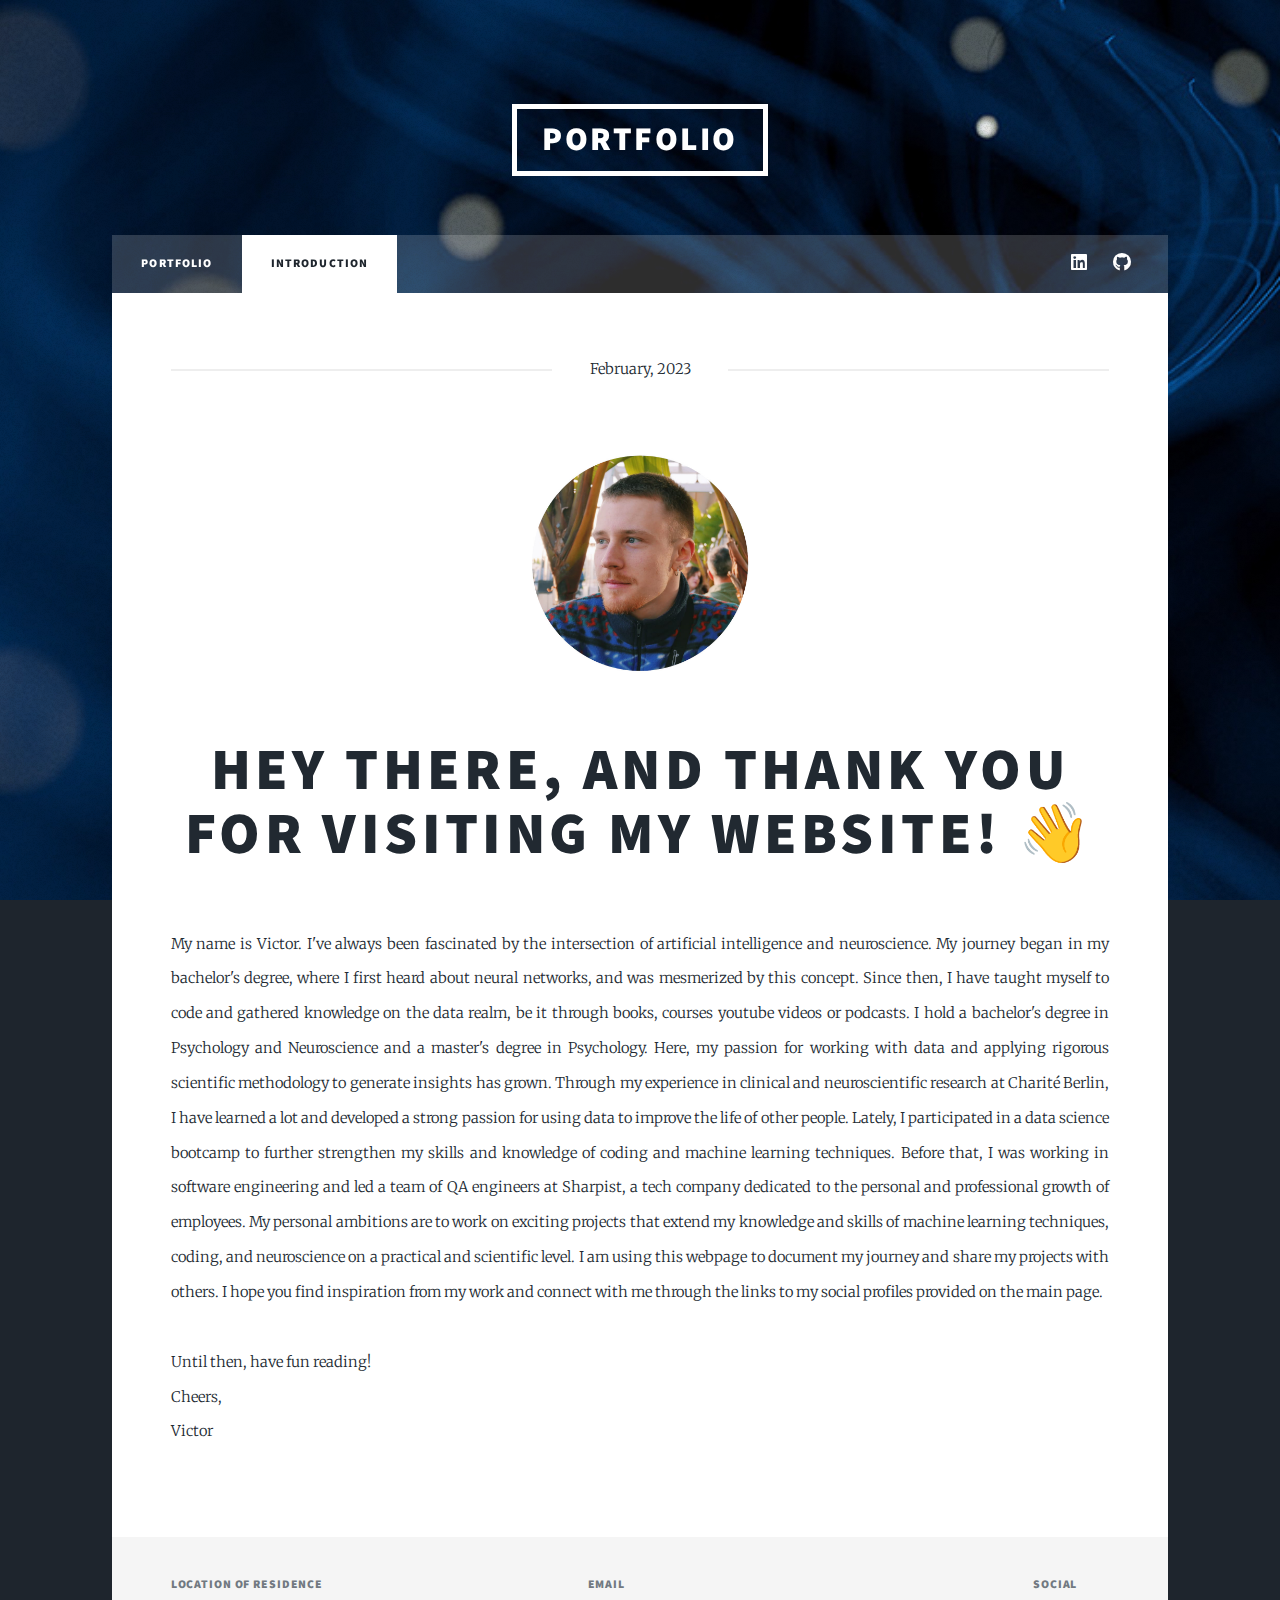
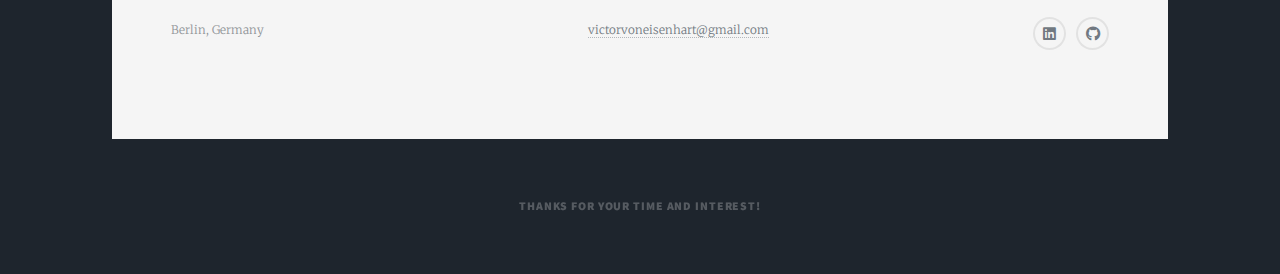
==== commit 39c5b14b: "added Olist challenge" ====
--- a/Introduction.html
+++ b/Introduction.html
@@ -13,9 +13,9 @@
 			<div id="wrapper">
 
 				<!-- Header -->
-					<header id="header">
-						<a class="logo">Introduction</a>
-					</header>
+        <header id="header">
+          <a href="index.html" class="logo">Portfolio</a>
+        </header>
 
 				<!-- Nav -->
 					<nav id="nav">
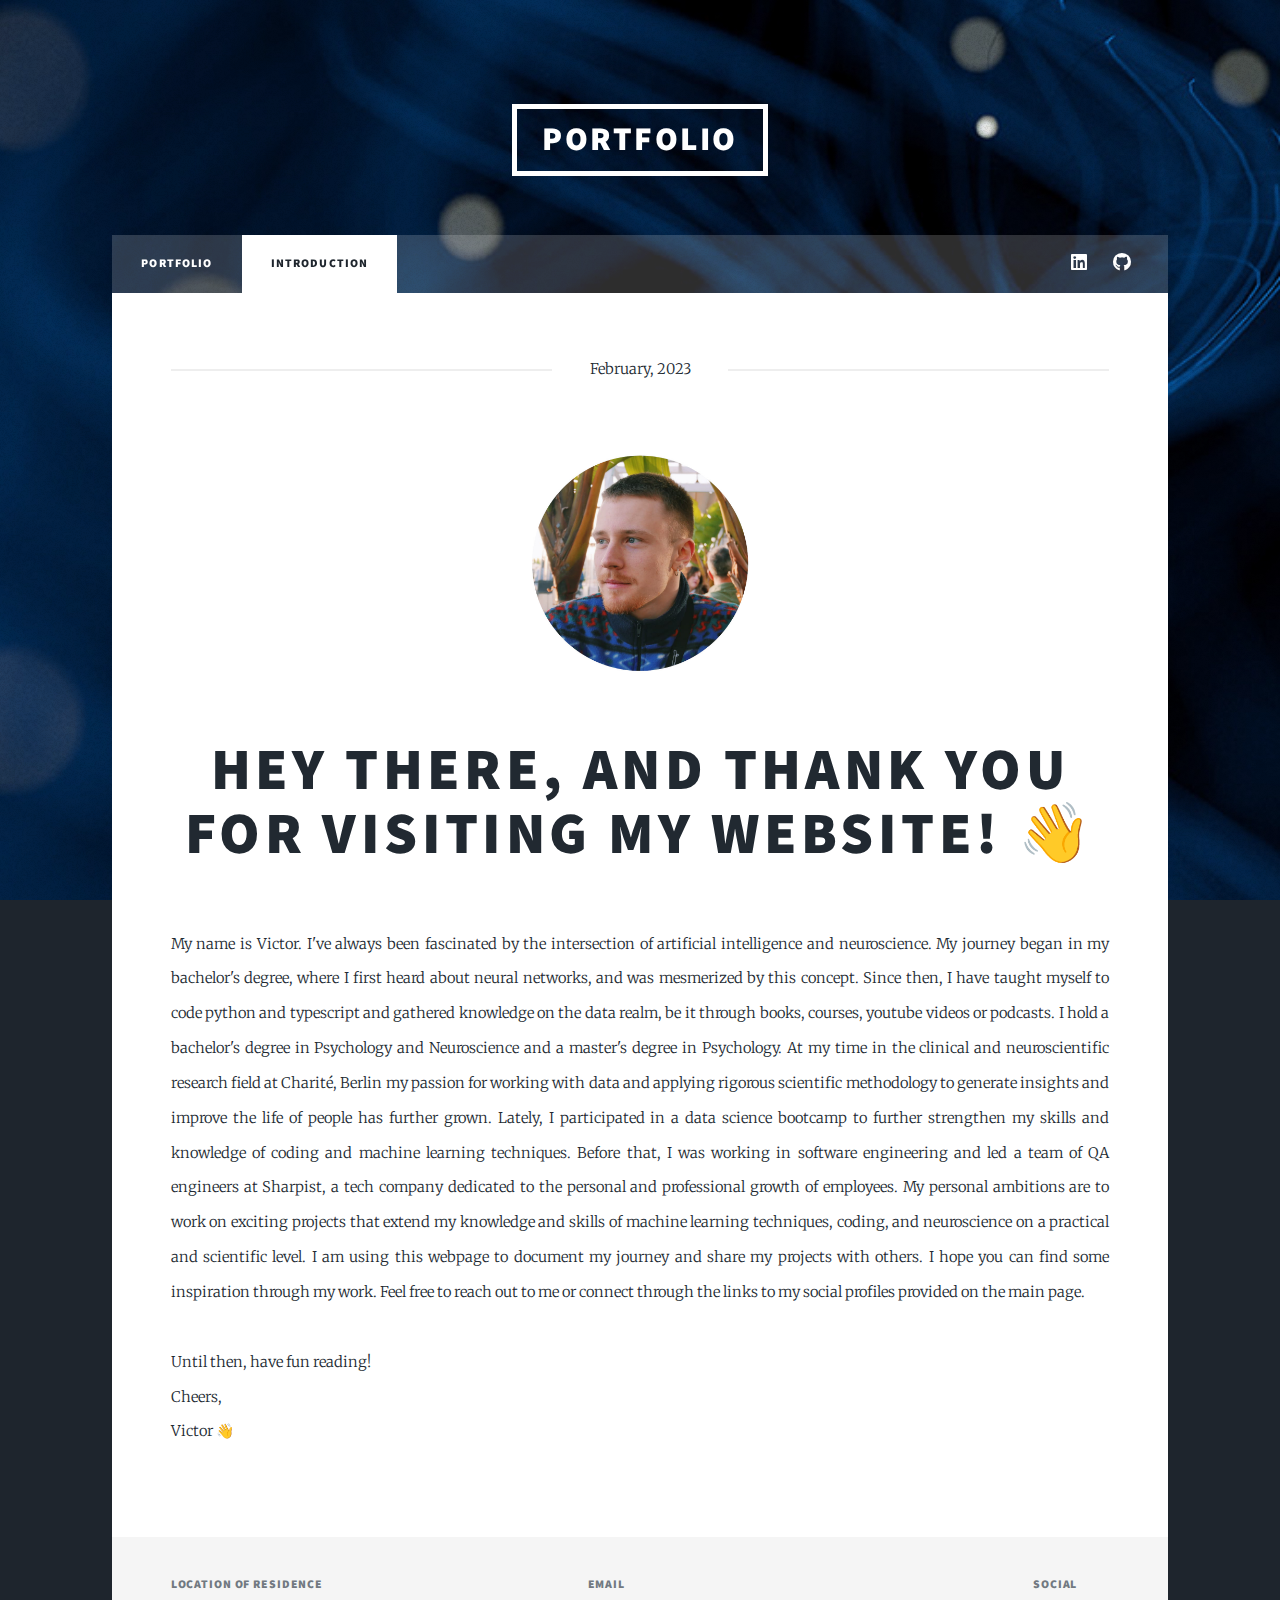
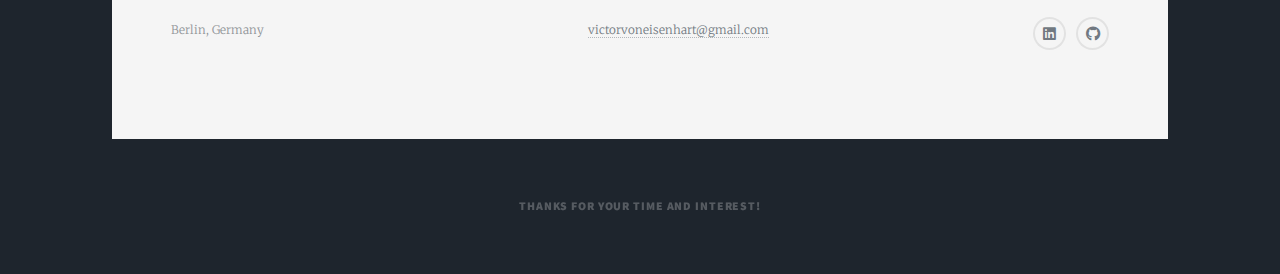
==== commit 0940c3e9: "finetuning" ====
--- a/Introduction.html
+++ b/Introduction.html
@@ -42,18 +42,16 @@
 								<p>
                   My name is Victor. I've always been fascinated by the intersection of artificial intelligence and neuroscience.
                   My journey began in my bachelor's degree, where I first heard about neural networks, and was mesmerized by this concept.
-                  Since then, I have taught myself to code and gathered knowledge on the data realm, be it through books, courses youtube videos or podcasts.
-                  I hold a bachelor's degree in Psychology and Neuroscience and a master's degree in Psychology. Here, my passion
-                  for working with data and applying rigorous scientific methodology to generate insights has grown.
-                  Through my experience in clinical and neuroscientific research at Charité Berlin, I have learned a lot and developed a strong passion for using data to improve the life of other people.
+                  Since then, I have taught myself to code python and typescript and gathered knowledge on the data realm, be it through books, courses, youtube videos or podcasts.
+                  I hold a bachelor's degree in Psychology and Neuroscience and a master's degree in Psychology. At my time in the clinical and neuroscientific research field at Charité, Berlin my passion for working with data and applying rigorous scientific methodology to generate insights and improve the life of people has further grown.
                   Lately, I participated in a data science bootcamp to further strengthen my skills and knowledge of coding and machine learning techniques.
                   Before that, I was working in software engineering and led a team of QA engineers at Sharpist, a tech company dedicated to the personal and professional growth of employees.
                   My personal ambitions are to work on exciting projects that extend my knowledge and skills of machine learning techniques,
                   coding, and neuroscience on a practical and scientific level. I am using this webpage to document my journey and share my projects with others.
-                  I hope you find inspiration from my work and connect with me through the links to my social profiles provided on the main page.<br><br>
+                  I hope you can find some inspiration through my work. Feel free to reach out to me or connect through the links to my social profiles provided on the main page.<br><br>
                   Until then, have fun reading!<br>
                   Cheers,<br>
-                  Victor
+                  Victor 👋
                 </p>
 							</section>
 
